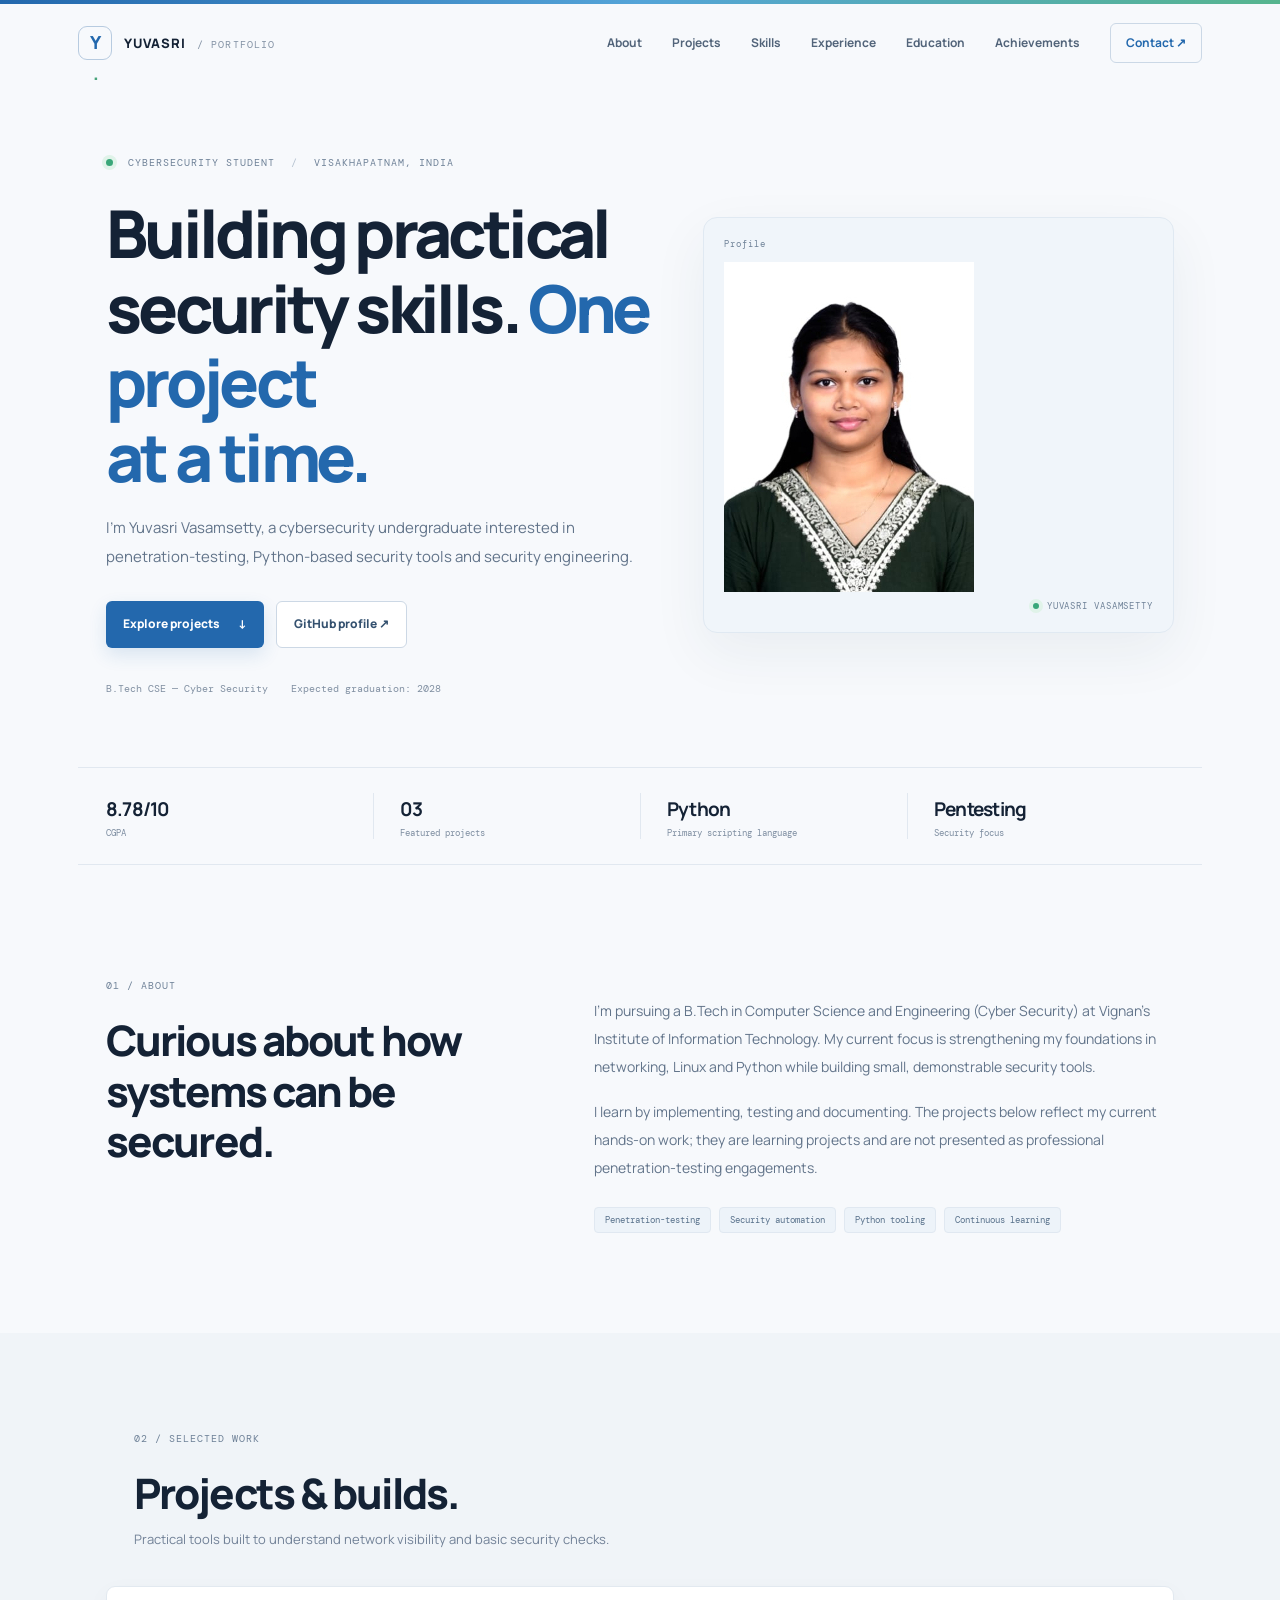
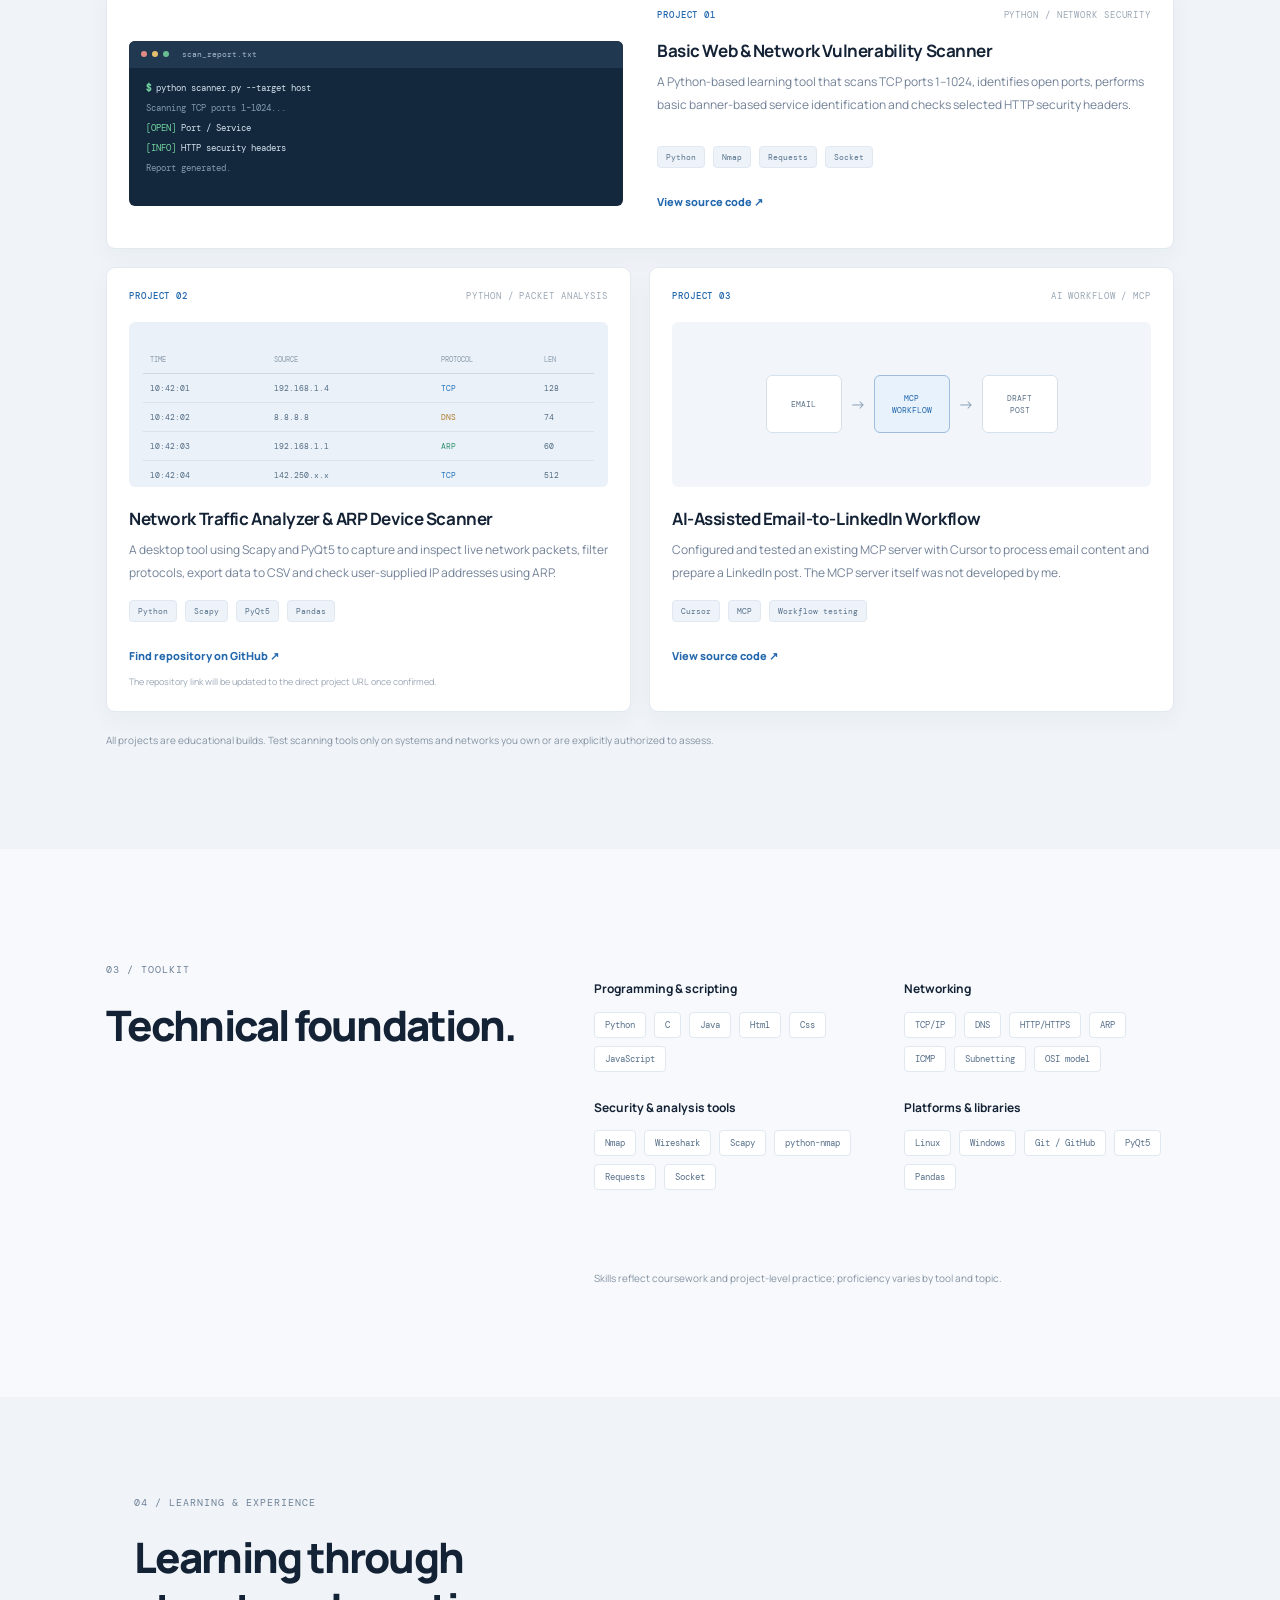
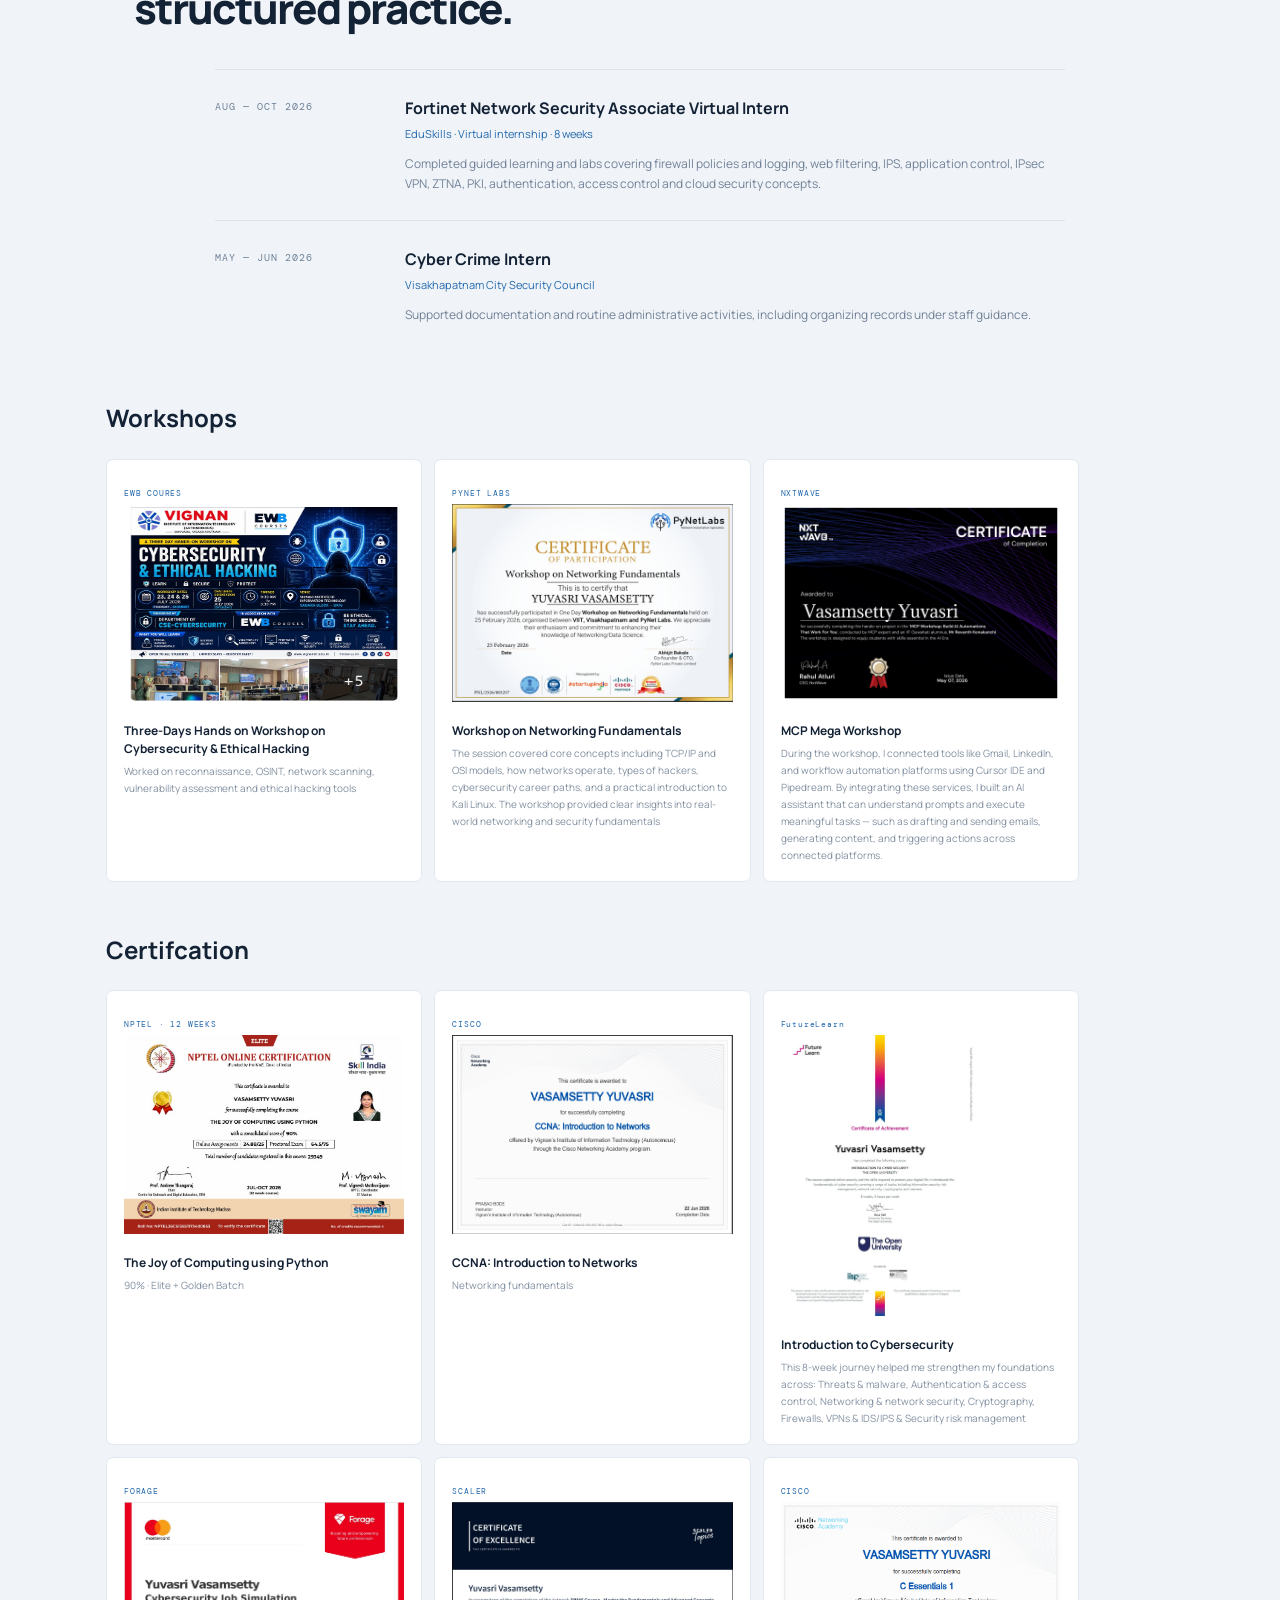
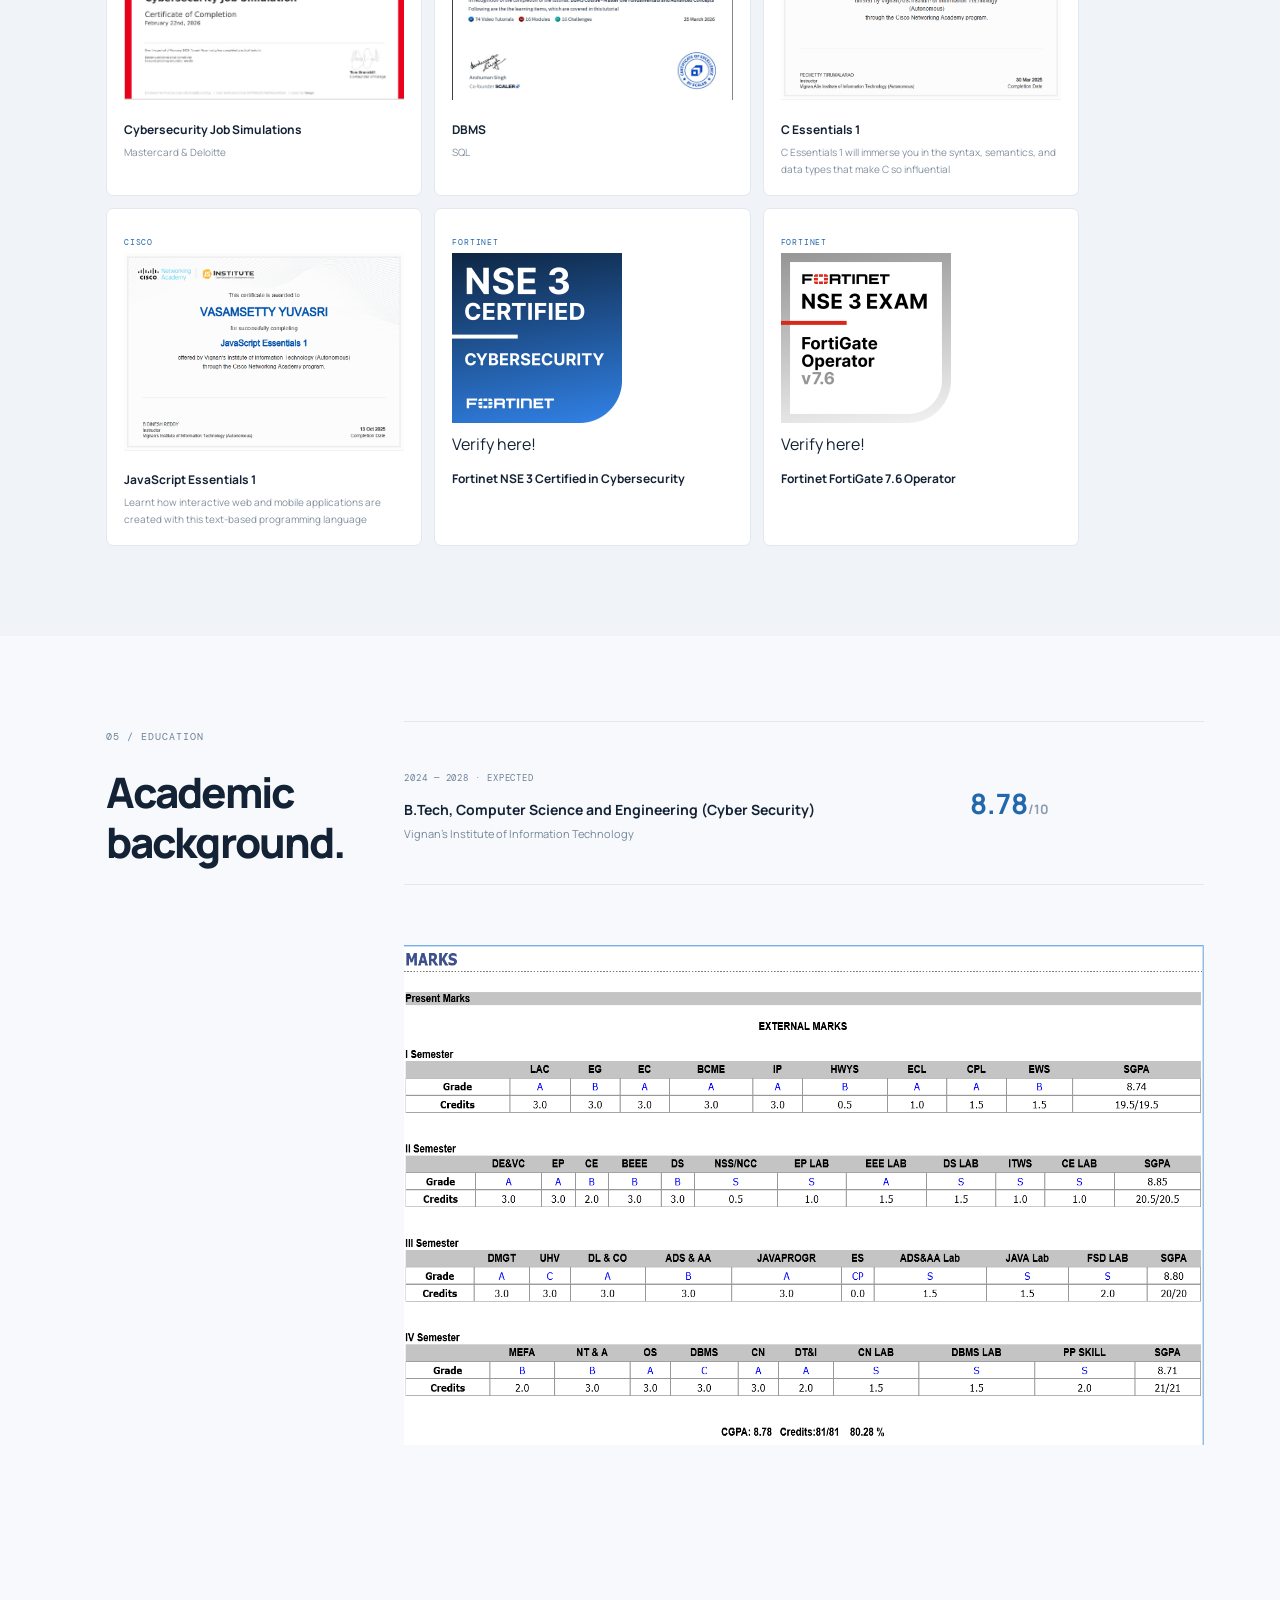
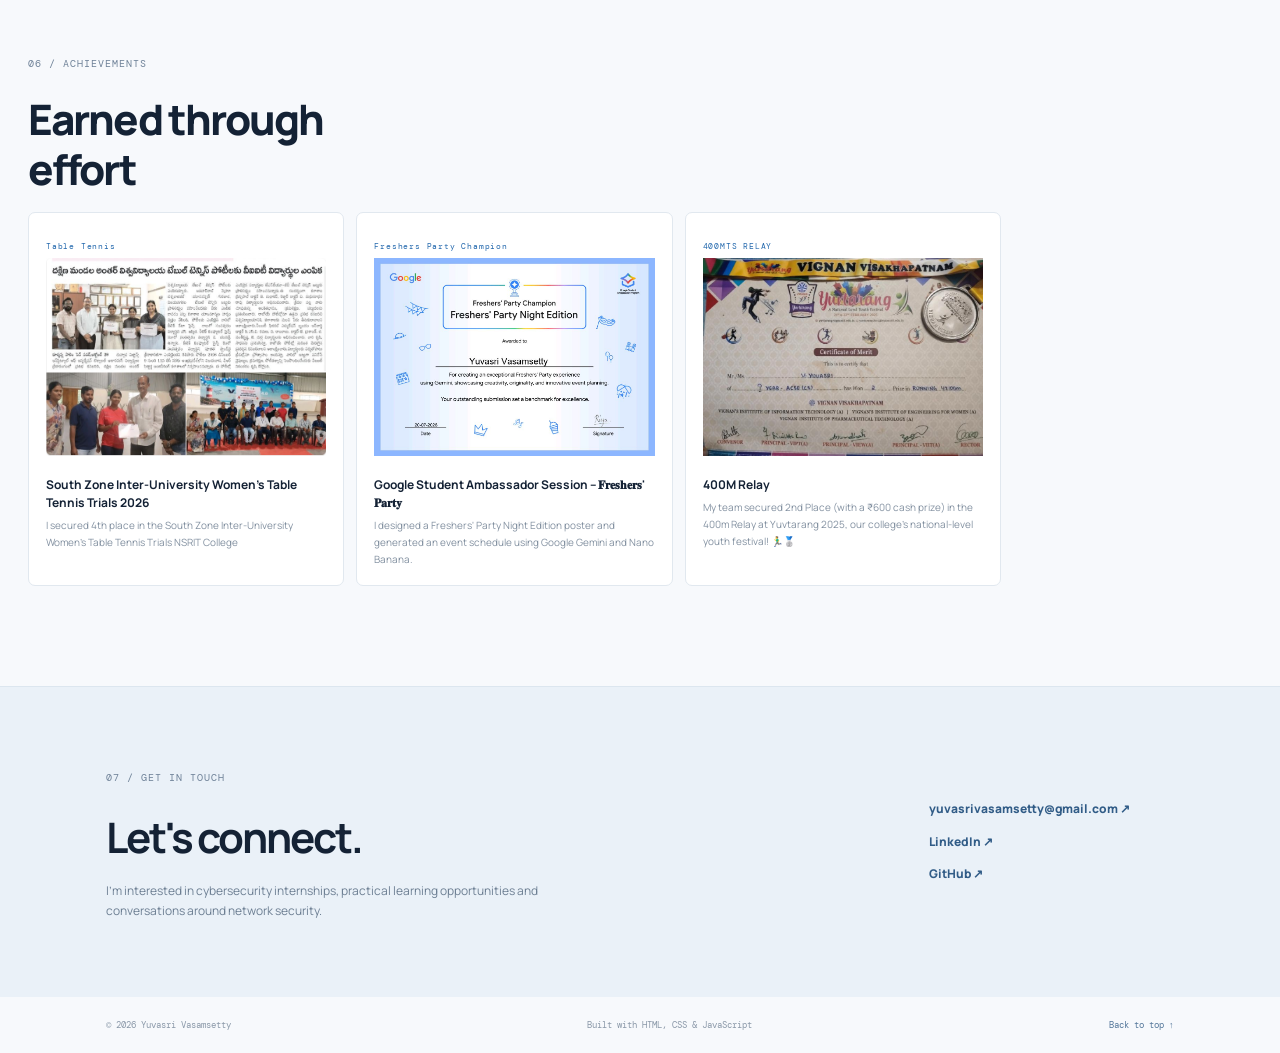
==== index.html @ 403a731f "Organize and update cybersecurty portfolio" ====
<!doctype html>
<html lang="en">
<head>
  <meta charset="utf-8">
  <meta name="viewport" content="width=device-width, initial-scale=1">
  <meta name="description" content="Yuvasri Vasamsetty — Cybersecurity student focused on network security, Python security tools and practical security engineering.">
  <meta name="theme-color" content="#f7f9fc">
  <title>Yuvasri Vasamsetty | Cybersecurity Portfolio</title>
  <link rel="icon" href="assets/ys icon.avif" type="image/avif">
  <link rel="preconnect" href="https://fonts.googleapis.com">
  <link rel="preconnect" href="https://fonts.gstatic.com" crossorigin>
  <link href="https://fonts.googleapis.com/css2?family=DM+Mono:wght@400;500&family=Manrope:wght@400;500;600;700;800&display=swap" rel="stylesheet">
  <link rel="stylesheet" href="styles.css">
</head>
<body>
  <div class="top-line"></div>
  <header class="site-header">
    <a class="brand" href="#home" aria-label="Yuvasri Vasamsetty home"><span class="brand-mark">Y<span>.</span></span><span>YUVASRI<span class="brand-muted"> / PORTFOLIO</span></span></a>
    <button class="menu-toggle" aria-label="Toggle navigation" aria-expanded="false">☰</button>
    <nav class="nav-links" aria-label="Main navigation">
      <a href="#about">About</a><a href="#projects">Projects</a><a href="#skills">Skills</a><a href="#experience">Experience</a><a href="#education">Education</a><a href="#achievements">Achievements</a><a href="#contact" class="nav-cta">Contact ↗</a>
    </nav>
  </header>

  <main>
    <section class="hero section-wrap" id="home">
      <div class="hero-copy">
        <div class="eyebrow"><span class="status-dot"></span> CYBERSECURITY STUDENT <span class="eyebrow-divider">/</span> VISAKHAPATNAM, INDIA</div>
        <h1>Building practical<br>security skills. <span class="headline-accent">One project<br>at a time.</span></h1>
        <p class="hero-lede">I'm Yuvasri Vasamsetty, a cybersecurity undergraduate interested in penetration-testing, Python-based security tools and security engineering.</p>
        <div class="hero-actions">
          <a class="button button-primary" href="#projects">Explore projects <span>↓</span></a>
          <a class="button button-secondary" href="https://github.com/yuvasri07-git" target="_blank" rel="noopener noreferrer">GitHub profile ↗</a>
        </div>
        <div class="hero-meta"><span> B.Tech CSE — Cyber Security</span><span>Expected graduation: 2028</span></div>
      </div>
      <div class="hero-visual" aria-label="Decorative network illustration">
        <div class="visual-label">Profile</div>
        <div class="network-grid">
         <img src="assets/6aae405400d44_download.jpg" />
        </div>
        <div class="visual-caption"><span class="pulse"></span>YUVASRI VASAMSETTY</div>
      </div>
    </section>

    <section class="quick-facts section-wrap" aria-label="Quick facts">
      <div><strong>8.78/10</strong><span>CGPA</span></div>
      <div><strong>03</strong><span>Featured projects</span></div>
      <div><strong>Python</strong><span>Primary scripting language</span></div>
      <div><strong>Pentesting</strong><span>Security focus</span></div>
    </section>

    <section class="content-section section-wrap" id="about">
      <div class="section-heading"><span class="section-index">01 / ABOUT</span><h2>Curious about how<br>systems can be secured.</h2></div>
      <div class="section-body about-body">
        <p>I'm pursuing a B.Tech in Computer Science and Engineering (Cyber Security) at Vignan's Institute of Information Technology. My current focus is strengthening my foundations in networking, Linux and Python while building small, demonstrable security tools.</p>
        <p>I learn by implementing, testing and documenting. The projects below reflect my current hands-on work; they are learning projects and are not presented as professional penetration-testing engagements.</p>
        <div class="about-tags"><span>Penetration-testing</span><span>Security automation</span><span>Python tooling</span><span>Continuous learning</span></div>
      </div>
    </section>

    <section class="content-section projects-section" id="projects">
      <div class="section-wrap">
        <div class="section-heading"><span class="section-index">02 / SELECTED WORK</span><h2>Projects &amp; builds.</h2><p class="heading-note">Practical tools built to understand network visibility and basic security checks.</p></div>
        <div class="project-grid">
          <article class="project-card project-featured">
            <div class="project-topline"><span class="project-number">PROJECT 01</span><span class="project-type">PYTHON / NETWORK SECURITY</span></div>
            <div class="project-illustration scanner-art"><div class="terminal-bar"><i></i><i></i><i></i><span>scan_report.txt</span></div><div class="terminal-content"><p><b>$</b> python scanner.py --target host</p><p class="terminal-dim">Scanning TCP ports 1–1024...</p><p><span class="terminal-green">[OPEN]</span> Port / Service</p><p><span class="terminal-green">[INFO]</span> HTTP security headers</p><p class="terminal-dim">Report generated.</p></div></div>
            <h3>Basic Web &amp; Network Vulnerability Scanner</h3>
            <p class="project-description">A Python-based learning tool that scans TCP ports 1–1024, identifies open ports, performs basic banner-based service identification and checks selected HTTP security headers.</p>
            <div class="tag-list"><span>Python</span><span>Nmap</span><span>Requests</span><span>Socket</span></div>
            <div class="project-actions"><a href="https://github.com/yuvasri07-git/Basic-Web-Network-Vulnerability-Scanner" target="_blank" rel="noopener noreferrer">View source code ↗</a></div>
          </article>

          <article class="project-card">
            <div class="project-topline"><span class="project-number">PROJECT 02</span><span class="project-type">PYTHON / PACKET ANALYSIS</span></div>
            <div class="project-illustration packet-art"><div class="packet-row packet-head"><span>TIME</span><span>SOURCE</span><span>PROTOCOL</span><span>LEN</span></div><div class="packet-row"><span>10:42:01</span><span>192.168.1.4</span><span class="proto">TCP</span><span>128</span></div><div class="packet-row"><span>10:42:02</span><span>8.8.8.8</span><span class="proto dns">DNS</span><span>74</span></div><div class="packet-row"><span>10:42:03</span><span>192.168.1.1</span><span class="proto arp">ARP</span><span>60</span></div><div class="packet-row"><span>10:42:04</span><span>142.250.x.x</span><span class="proto">TCP</span><span>512</span></div></div>
            <h3>Network Traffic Analyzer &amp; ARP Device Scanner</h3>
            <p class="project-description">A desktop tool using Scapy and PyQt5 to capture and inspect live network packets, filter protocols, export data to CSV and check user-supplied IP addresses using ARP.</p>
            <div class="tag-list"><span>Python</span><span>Scapy</span><span>PyQt5</span><span>Pandas</span></div>
            <div class="project-actions"><a href="https://github.com/yuvasri07-git" target="_blank" rel="noopener noreferrer">Find repository on GitHub ↗</a></div>
            <p class="link-note">The repository link will be updated to the direct project URL once confirmed.</p>
          </article>

          <article class="project-card">
            <div class="project-topline"><span class="project-number">PROJECT 03</span><span class="project-type">AI WORKFLOW / MCP</span></div>
            <div class="project-illustration workflow-art"><div class="workflow-node">EMAIL</div><span class="workflow-arrow">→</span><div class="workflow-node workflow-node-blue">MCP<br>WORKFLOW</div><span class="workflow-arrow">→</span><div class="workflow-node">DRAFT<br>POST</div></div>
            <h3>AI-Assisted Email-to-LinkedIn Workflow</h3>
            <p class="project-description">Configured and tested an existing MCP server with Cursor to process email content and prepare a LinkedIn post. The MCP server itself was not developed by me.</p>
            <div class="tag-list"><span>Cursor</span><span>MCP</span><span>Workflow testing</span></div>
            <div class="project-actions"><a href="https://github.com/yuvasri07-git/AI-Workflow-Assistant-using-MCP" target="_blank" rel="noopener noreferrer">View source code ↗</a></div>
          </article>
        </div>
        <p class="section-footnote">All projects are educational builds. Test scanning tools only on systems and networks you own or are explicitly authorized to assess.</p>
      </div>
    </section>

    <section class="content-section section-wrap" id="skills">
      <div class="section-heading"><span class="section-index">03 / TOOLKIT</span><h2>Technical foundation.</h2></div>
      <div class="skills-layout">
        <div class="skill-group"><h3>Programming &amp; scripting</h3><div class="skill-items"><span>Python</span><span>C</span><span>Java</span><span>Html</span><span>Css</span><span>JavaScript</span></div></div>
        <div class="skill-group"><h3>Networking</h3><div class="skill-items"><span>TCP/IP</span><span>DNS</span><span>HTTP/HTTPS</span><span>ARP</span><span>ICMP</span><span>Subnetting</span><span>OSI model</span></div></div>
        <div class="skill-group"><h3>Security &amp; analysis tools</h3><div class="skill-items"><span>Nmap</span><span>Wireshark</span><span>Scapy</span><span>python-nmap</span><span>Requests</span><span>Socket</span></div></div>
        <div class="skill-group"><h3>Platforms &amp; libraries</h3><div class="skill-items"><span>Linux</span><span>Windows</span><span>Git / GitHub</span><span>PyQt5</span><span>Pandas</span></div></div>
      </div>
      <p class="skill-note">Skills reflect coursework and project-level practice; proficiency varies by tool and topic.</p>
    </section>

    <section class="content-section experience-section" id="experience">
      <div class="section-wrap">
        <div class="section-heading"><span class="section-index">04 / LEARNING &amp; EXPERIENCE</span><h2>Learning through<br>structured practice.</h2></div>
        <div class="timeline">
          <article class="timeline-item"><div class="timeline-date">AUG — OCT 2026</div><div><h3>Fortinet Network Security Associate Virtual Intern</h3><p class="timeline-org">EduSkills · Virtual internship · 8 weeks</p><p>Completed guided learning and labs covering firewall policies and logging, web filtering, IPS, application control, IPsec VPN, ZTNA, PKI, authentication, access control and cloud security concepts.</p></div></article>
          <article class="timeline-item"><div class="timeline-date">MAY — JUN 2026</div><div><h3>Cyber Crime Intern</h3><p class="timeline-org">Visakhapatnam City Security Council</p><p>Supported documentation and routine administrative activities, including organizing records under staff guidance.</p></div></article>
        </div>
        <h2>Workshops</h2>
        <div class="ws-grid">
          <div class="ws-card"><span class="ws-label">EWB COURES</span><br><a href="https://lnkd.in/p/g6ThB2Rm" target="_blank" rel="noopener noreferrer"><img src="assets/ewb.png" height="198.33333333333px" width="280.33333333333px"/></a><h3>Three-Days Hands on Workshop on Cybersecurity &amp; Ethical Hacking</h3><p>Worked on reconnaissance, OSINT, network scanning, vulnerability assessment and ethical hacking tools</p></div>
          <div class="ws-card"><span class="ws-label">PYNET LABS</span><br><a href="https://lnkd.in/p/gzfCrfru" target="_blank" rel="noopener noreferrer"><img src="assets/pynets.jpg" height="198.33333333333px" width="280.33333333333px"/></a><h3>Workshop on Networking Fundamentals</h3><p>The session covered core concepts including TCP/IP and OSI models, how networks operate, types of hackers, cybersecurity career paths, and a practical introduction to Kali Linux. The workshop provided clear insights into real-world networking and security fundamentals</p></div>
          <div class="ws-card"><span class="ws-label">NXTWAVE</span><br><a href="https://lnkd.in/p/gJ38TEHC" target="_blank" rel="noopener noreferrer"><img src="assets/MCP.png" height="198.33333333333px" width="280.33333333333px"/></a><h3>MCP Mega Workshop</h3><p>During the workshop, I connected tools like Gmail, LinkedIn, and workflow automation platforms using Cursor IDE and Pipedream. By integrating these services, I built an AI assistant that can understand prompts and execute meaningful tasks — such as drafting and sending emails, generating content, and triggering actions across connected platforms.</p></div>
          
        </div>
        <br><h2>Certifcation</h2>
        <div class="cert-grid">
          <div class="cert-card"><span class="cert-label">NPTEL · 12 WEEKS</span><br><img src="assets/nptel.jpeg" height="198.33333333333px" width="280.33333333333px"><h3>The Joy of Computing using Python</h3><p>90% · Elite + Golden Batch</p></div>
          <div class="cert-card"><span class="cert-label">CISCO</span><br><img src="assets/ccna img.jpeg" height="198.33333333333px" width="280.33333333333px"/><h3>CCNA: Introduction to Networks</h3><p>Networking fundamentals</p></div>
          <div class="cert-card"><span class="cert-label">FutureLearn </span><br><img src="assets/future learn.jpg" height="280.33333333333px" width="198.33333333333px"/><h3>Introduction to Cybersecurity</h3><p>This 8-week journey helped me strengthen my foundations across: Threats & malware, Authentication & access control, Networking & network security, Cryptography, Firewalls, VPNs & IDS/IPS &amp; Security risk management</p></div>
          <br><div class="cert-card"><span class="cert-label">FORAGE</span><br><img src="assets/forage.jpg" height="198.33333333333px" width="280.33333333333px"/><h3>Cybersecurity Job Simulations</h3><p>Mastercard &amp; Deloitte</p></div>
          <div class="cert-card"><span class="cert-label">SCALER</span><br><img src="assets/dbms.jpg" height="198.33333333333px" width="280.33333333333px"/><h3>DBMS</h3><p>SQL</p></div>
          <div class="cert-card"><span class="cert-label">CISCO</span><br><img src="assets/c.png" height="198.33333333333px" width="280.33333333333px"/><h3>C Essentials 1</h3><p>C Essentials 1 will immerse you in the syntax, semantics, and data types that make C so influential</p></div>
          <br><div class="cert-card"><span class="cert-label">CISCO</span><br><img src="assets/js.png" height="198.33333333333px" width="280.33333333333px"/><h3>JavaScript Essentials 1</h3><p>Learnt how interactive web and mobile applications are created with this text-based programming language</p></div>
          <div class="cert-card"><span class="cert-label">FORTINET</span><br><img src="assets/nse 3 cs.png" height="170px" width="170px"/><br><a href="https://www.credly.com/badges/d313bf86-6b29-4b22-84ad-84ee9a3975b1/linked_in?t=tmda52" target="_blank" rel="noopener noreferrer">Verify here!</a><h3>Fortinet NSE 3 Certified in Cybersecurity</h3><p></p></div>
          <div class="cert-card"><span class="cert-label">FORTINET</span><br><img src="assets/foetigate.png" height="170px" width="170px"/><br><a href="https://www.credly.com/badges/3b1b788c-64a9-4cb5-adcc-84c2730d736e/linked_in?t=tmd9qc" target="_blank" rel="noopener noreferrer">Verify here!</a><h3>Fortinet FortiGate 7.6 Operator</h3><p></p></div>
        </div>
      </div>
    </section>

    <section class="education-section section-wrap" id="education">
      <div class="section-heading"><span class="section-index">05 / EDUCATION</span><h2>Academic background.</h2></div>
      <div class="education-card"><div><span class="education-date">2024 — 2028 · EXPECTED</span><h3>B.Tech, Computer Science and Engineering (Cyber Security)</h3><p>Vignan's Institute of Information Technology</p></div><strong>8.78<span>/10</span></strong><br>
    </div>
    <br><a href="assets/amarks.png" target="_blank" rel="noopener noreferrer"><img src="assets/amarks.png" height="500px" width="800px" alt="marks list"></a>
    </section>

    <section class="content-section achievements-section" id="achievements">
      <div class="section-wrap">
        <div class="section-heading"><span class="section-index">06 / ACHIEVEMENTS</span><h2>Earned through<br>effort</h2></div>
        <div class="ws-grid">
          <div class="ws-card"><span class="ws-label">Table Tennis</span><br><a href="https://drive.google.com/drive/folders/1V93wRDXgUmzy1sg-ocWYlFJqLZlb6MPD?usp=drive_link" target="_blank" rel="noopener noreferrer"><img src="assets/tt.png" height="198.33333333333px" width="280.33333333333px"/></a><h3>South Zone Inter-University Women’s Table Tennis Trials 2026</h3><p>I secured 4th place in the South Zone Inter-University Women’s Table Tennis Trials NSRIT College</p></div>
          <div class="ws-card"><span class="ws-label">Freshers Party Champion</span><br><a href="https://lnkd.in/p/gb4wn_ae" target="_blank" rel="noopener noreferrer"><img src="assets/nanobanana.jpg" height="198.33333333333px" width="280.33333333333px"/></a><h3>Google Student Ambassador Session – 𝐅𝐫𝐞𝐬𝐡𝐞𝐫𝐬' 𝐏𝐚𝐫𝐭𝐲</h3><p> I designed a Freshers' Party Night Edition poster and generated an event schedule using Google Gemini and Nano Banana.</p></div>
          <div class="ws-card"><span class="ws-label">400MTS RELAY</span><br><a href="assets/400mts.jpg" target="_blank" rel="noopener noreferrer"><img src="assets/400mts.jpg" height="198.33333333333px" width="280.33333333333px"/></a><h3>400M Relay</h3><p>My team secured 2nd Place (with a ₹600 cash prize) in the 400m Relay at Yuvtarang 2025, our college's national-level youth festival! 🏃‍♂️🥈</p></div>
        </div>
        
      </div>
    </section>

    <section class="contact-section" id="contact">
      <div class="section-wrap contact-inner">
        <div><span class="section-index">07 / GET IN TOUCH</span><h2>Let's connect.</h2><p>I'm interested in cybersecurity internships, practical learning opportunities and conversations around network security.</p></div>
        <div class="contact-links"><a href="mailto:yuvasrivasamsetty@gmail.com">yuvasrivasamsetty@gmail.com ↗</a><a href="https://www.linkedin.com/in/yuvasri-vasamsetty-cscys1321" target="_blank" rel="noopener noreferrer">LinkedIn ↗</a><a href="https://github.com/yuvasri07-git" target="_blank" rel="noreferrer">GitHub ↗</a></div>
      </div>
    </section>
  </main>
  <footer class="site-footer"><span>© <span id="year"></span> Yuvasri Vasamsetty</span><span>Built with HTML, CSS &amp; JavaScript</span><a href="#home">Back to top ↑</a></footer>
  <script src="script.js"></script>
</body>
</html>
---- styles.css ----
:root {
    --ink: #142235;
    --muted: #65758a;
    --blue: #2368ad;
    --blue-dark: #174d85;
    --line: #e1e8f0;
    --paper: #f7f9fc;
    --white: #fff;
    --pale: #edf4fb;
    --green: #26956b;
    --mono: "DM Mono", monospace;
    --sans: "Manrope", sans-serif
}

* {
    box-sizing: border-box
}

html {
    scroll-behavior: smooth;
    scroll-padding-top: 90px
}

body {
    margin: 0;
    background: var(--paper);
    color: var(--ink);
    font-family: var(--sans);
    line-height: 1.7
}

.top-line {
    height: 4px;
    background: linear-gradient(90deg, #2368ad, #54a4d8, #56b58e)
}

a {
    color: inherit;
    text-decoration: none
}

.site-header {
    height: 78px;
    max-width: 1180px;
    padding: 0 28px;
    margin: auto;
    display: flex;
    align-items: center;
    justify-content: space-between
}

.brand {
    display: flex;
    align-items: center;
    gap: 12px;
    font-weight: 800;
    font-size: 13px;
    letter-spacing: .08em
}

.brand-mark {
    display: grid;
    place-items: center;
    width: 34px;
    height: 34px;
    border: 1px solid #b7cbe0;
    border-radius: 9px;
    color: var(--blue);
    font-size: 18px;
    letter-spacing: -.08em
}

.brand-mark span {
    color: #48a47b
}

.brand-muted {
    font: 10px var(--mono);
    color: #8493a5;
    margin-left: 4px
}

.nav-links {
    display: flex;
    align-items: center;
    gap: 30px;
    font-size: 12px;
    font-weight: 700;
    color: #52647a
}

.nav-links a:hover,
.contact-links a:hover {
    color: var(--blue)
}

.nav-links .nav-cta {
    padding: 9px 15px;
    border: 1px solid #cbd8e6;
    border-radius: 6px;
    color: var(--blue)
}

.menu-toggle {
    display: none;
    border: 0;
    background: none;
    font-size: 22px;
    color: var(--ink)
}

.section-wrap {
    max-width: 1124px;
    margin: 0 auto;
    padding-left: 28px;
    padding-right: 28px
}

.hero {
    min-height: 560px;
    padding-top: 74px;
    padding-bottom: 72px;
    display: grid;
    grid-template-columns: 1.08fr .92fr;
    align-items: center;
    gap: 45px
}

.eyebrow,
.section-index,
.visual-label,
.visual-caption,
.project-topline,
.cert-label,
.ws-label,
.timeline-date,
.education-date {
    font: 10px var(--mono);
    letter-spacing: .1em;
    color: #6f8298
}

.status-dot,
.pulse {
    display: inline-block;
    width: 7px;
    height: 7px;
    background: #39a779;
    border-radius: 50%;
    margin-right: 8px;
    box-shadow: 0 0 0 4px #e0f3e9
}

.eyebrow-divider {
    margin: 0 9px;
    color: #b4c1cf
}

.hero h1 {
    font-size: clamp(42px, 5.3vw, 66px);
    line-height: 1.13;
    letter-spacing: -.055em;
    margin: 27px 0 20px;
    font-weight: 800
}

.headline-accent {
    color: var(--blue)
}

.hero-lede {
    max-width: 530px;
    color: #62748a;
    font-size: 15px;
    line-height: 1.9
}

.hero-actions {
    display: flex;
    gap: 12px;
    margin-top: 30px
}

.button {
    display: inline-flex;
    align-items: center;
    gap: 18px;
    padding: 12px 17px;
    border-radius: 6px;
    font-size: 12px;
    font-weight: 800;
    transition: .2s
}

.button-primary {
    background: var(--blue);
    color: #fff;
    box-shadow: 0 7px 18px #2368ad24
}

.button-primary:hover {
    background: var(--blue-dark);
    transform: translateY(-2px)
}

.button-secondary {
    border: 1px solid #ccd8e5;
    background: #fff;
    color: #34516f
}

.button-secondary:hover {
    border-color: var(--blue)
}

.hero-meta {
    display: flex;
    gap: 23px;
    margin-top: 34px;
    color: #8190a2;
    font: 10px var(--mono)
}

.hero-visual {
    position: relative;
    background: #f0f5fa;
    border: 1px solid #e0e9f2;
    border-radius: 14px;
    padding: 20px;
    box-shadow: 0 20px 55px #263c5710
}

.visual-label {
    font-size: 9px
}

.network-grid {
    margin-top: 12px
}

.network-grid svg {
    width: 100%;
    display: block
}

.visual-caption {
    font-size: 9px;
    text-align: right
}

.pulse {
    width: 6px;
    height: 6px
}

.quick-facts {
    display: grid;
    grid-template-columns: repeat(4, 1fr);
    border-top: 1px solid var(--line);
    border-bottom: 1px solid var(--line);
    padding-top: 25px;
    padding-bottom: 25px
}

.quick-facts div {
    padding-left: 26px;
    border-left: 1px solid var(--line);
    display: flex;
    flex-direction: column;
    gap: 2px
}

.quick-facts div:first-child {
    border: 0;
    padding-left: 0
}

.quick-facts strong {
    font-size: 19px;
    letter-spacing: -.04em
}

.quick-facts span {
    font: 9px var(--mono);
    color: #7d8da0
}

.content-section {
    padding-top: 105px;
    padding-bottom: 100px;
    display: grid;
    grid-template-columns: .85fr 1.15fr;
    gap: 60px
}

.section-heading h2 {
    font-size: clamp(29px, 3.5vw, 42px);
    line-height: 1.2;
    letter-spacing: -.045em;
    margin: 18px 0;
    font-weight: 800
}

.section-body {
    padding-top: 27px
}

.about-body p {
    color: #62748a;
    font-size: 14px;
    line-height: 2;
    margin: 0 0 17px
}

.about-tags,
.tag-list,
.skill-items {
    display: flex;
    flex-wrap: wrap;
    gap: 8px
}

.about-tags {
    margin-top: 25px
}

.about-tags span,
.tag-list span,
.skill-items span {
    background: #edf3f9;
    border: 1px solid #e0e8f1;
    color: #58718b;
    padding: 6px 10px;
    border-radius: 4px;
    font: 9px var(--mono)
}

.projects-section,
.experience-section {
    display: block;
    background: #f0f4f8;
    padding-top: 90px;
    padding-bottom: 90px
}

.projects-section .section-heading,
.experience-section .section-heading {
    max-width: 1124px;
    margin: 0 auto 36px;
    padding: 0 28px
}

.projects-section .section-heading h2,
.experience-section .section-heading h2 {
    margin-bottom: 9px
}

.heading-note {
    color: #718197;
    font-size: 13px;
    margin: 0
}

.project-grid {
    display: grid;
    grid-template-columns: repeat(2, 1fr);
    gap: 18px
}

.project-card {
    background: #fff;
    border: 1px solid #e2e9f0;
    border-radius: 9px;
    padding: 22px;
    box-shadow: 0 8px 25px #1d36500a
}

.project-featured {
    grid-column: span 2;
    display: grid;
    grid-template-columns: 1fr 1fr;
    column-gap: 34px;
    align-items: start
}

.project-featured .project-topline,
.project-featured h3,
.project-featured .project-description,
.project-featured .tag-list,
.project-featured .project-actions {
    grid-column: 2
}

.project-featured .project-illustration {
    grid-column: 1;
    grid-row: 2 / span 5
}

.project-topline {
    display: flex;
    justify-content: space-between;
    gap: 10px;
    font-size: 9px
}

.project-number {
    color: var(--blue);
    font-weight: 500
}

.project-type {
    color: #9aa7b5;
    text-align: right
}

.project-illustration {
    height: 165px;
    border-radius: 6px;
    margin: 20px 0;
    background: #f2f6fa;
    overflow: hidden;
    display: flex;
    align-items: center;
    justify-content: center
}

.scanner-art {
    display: block;
    background: #14283d;
    padding: 0 15px
}

.terminal-bar {
    height: 27px;
    margin: 0 -15px;
    padding: 0 12px;
    display: flex;
    align-items: center;
    gap: 5px;
    background: #203950;
    color: #a9bdcf;
    font: 8px var(--mono)
}

.terminal-bar i {
    width: 6px;
    height: 6px;
    border-radius: 50%;
    background: #e18b83
}

.terminal-bar i:nth-child(2) {
    background: #e5bd6c
}

.terminal-bar i:nth-child(3) {
    background: #68bd91
}

.terminal-bar span {
    margin-left: 8px
}

.terminal-content {
    font: 9px/1.9 var(--mono);
    color: #d3e2ee;
    padding: 9px 2px
}

.terminal-content p {
    margin: 3px 0
}

.terminal-content b,
.terminal-green {
    color: #72d6a1
}

.terminal-dim {
    color: #829bb0
}

.packet-art {
    display: block;
    padding: 24px 14px;
    background: #eaf1f8
}

.packet-row {
    display: grid;
    grid-template-columns: 1.1fr 1.5fr .9fr .4fr;
    gap: 5px;
    padding: 9px 7px;
    border-bottom: 1px solid #d9e3ed;
    color: #536b83;
    font: 8px var(--mono)
}

.packet-head {
    font-size: 7px;
    color: #8b9bad;
    border-bottom: 1px solid #cbd8e5
}

.proto {
    color: #2675bd
}

.proto.dns {
    color: #b17b2c
}

.proto.arp {
    color: #31916d
}

.workflow-art {
    gap: 8px;
    padding: 15px
}

.workflow-node {
    display: grid;
    place-items: center;
    width: 76px;
    height: 58px;
    background: #fff;
    border: 1px solid #d5e1ec;
    border-radius: 6px;
    color: #60758a;
    text-align: center;
    font: 8px/1.5 var(--mono)
}

.workflow-node-blue {
    background: #e8f2fc;
    border-color: #9dbbda;
    color: #2368ad
}

.workflow-arrow {
    color: #8ba1b8
}

.project-card h3 {
    font-size: 17px;
    line-height: 1.4;
    letter-spacing: -.025em;
    margin: 18px 0 9px
}

.project-description {
    font-size: 12px;
    color: #718197;
    line-height: 1.85;
    margin: 0 0 16px
}

.tag-list {
    margin-top: 14px
}

.tag-list span {
    font-size: 8px;
    padding: 5px 8px
}

.project-actions {
    margin-top: 19px
}

.project-actions a {
    font-size: 11px;
    font-weight: 800;
    color: var(--blue)
}

.project-actions a:hover {
    text-decoration: underline
}

.link-note {
    font-size: 9px;
    color: #9aa6b4;
    margin: 6px 0 0
}

.section-footnote,
.skill-note {
    font-size: 10px;
    color: #8492a2;
    margin-top: 20px
}

.skills-layout {
    display: grid;
    grid-template-columns: 1fr 1fr;
    gap: 26px 40px;
    padding-top: 25px
}

.skill-group h3 {
    font-size: 12px;
    margin: 0 0 12px
}

.skill-items span {
    font-size: 9px;
    background: #fff
}

.skill-note {
    grid-column: 2
}

.timeline {
    max-width: 850px;
    margin: 0 auto 48px
}

.timeline-item {
    display: grid;
    grid-template-columns: 160px 1fr;
    gap: 30px;
    padding: 25px 0;
    border-top: 1px solid #dbe3eb
}

.timeline-date {
    padding-top: 5px
}

.timeline-item h3 {
    font-size: 16px;
    margin: 0 0 3px
}

.timeline-org {
    font-size: 11px;
    color: var(--blue);
    margin: 0 0 10px
}

.timeline-item p:last-child {
    font-size: 12px;
    color: #718197;
    margin: 0;
    max-width: 650px
}

.cert-grid {
    display: grid;
    grid-template-columns: repeat(4, 1fr);
    gap: 12px
}
.ws-grid{
    display: grid;
    grid-template-columns: repeat(4, 1fr);
    gap: 12px
}

.cert-card {
    background: #fff;
    border: 1px solid #e1e8ef;
    border-radius: 7px;
    padding: 17px
}

.ws-card{
    background: #fff;
    border: 1px solid #e1e8ef;
    border-radius: 7px;
    padding: 17px
}
.cert-label {
    font-size: 8px;
    color: var(--blue)
}
.ws-label{
    font-size: 8px;
    color: var(--blue)
}
.cert-card h3 {
    font-size: 12px;
    line-height: 1.5;
    margin: 12px 0 5px
}
.ws-card h3{
    font-size: 12px;
    line-height: 1.5;
    margin: 12px 0 5px
}
.cert-card p {
    font-size: 10px;
    color: #8290a0;
    margin: 0
}
.ws-card p{
    font-size: 10px;
    color: #8290a0;
    margin: 0
}
.education-section {
    padding-top: 85px;
    padding-bottom: 90px;
    display: grid;
    grid-template-columns: .85fr 1.15fr;
    gap: 60px
}

.education-card {
    display: flex;
    align-items: center;
    justify-content: space-between;
    gap: 20px;
    border-top: 1px solid var(--line);
    border-bottom: 1px solid var(--line);
    padding: 24px 0
}

.education-date {
    font-size: 9px
}

.education-card h3 {
    font-size: 14px;
    margin: 8px 0 4px
}

.education-card p {
    font-size: 11px;
    color: #75869a;
    margin: 0
}

.education-card>strong {
    font-size: 28px;
    color: var(--blue);
    white-space: nowrap
}

.education-card>strong span {
    font-size: 13px;
    color: #8a9bad
}

.contact-section {
    background: #eaf1f8;
    border-top: 1px solid #dce6ef;
    padding: 75px 0
}

.contact-inner {
    display: flex;
    justify-content: space-between;
    align-items: center;
    gap: 40px
}

.contact-inner h2 {
    font-size: 42px;
    letter-spacing: -.05em;
    margin: 13px 0 7px
}

.contact-inner p {
    font-size: 12px;
    color: #6d7f93;
    max-width: 440px;
    margin: 0
}

.contact-links {
    display: flex;
    flex-direction: column;
    gap: 12px;
    min-width: 245px
}

.contact-links a {
    font-size: 12px;
    font-weight: 800;
    color: #315c87
}

.site-footer {
    max-width: 1124px;
    margin: auto;
    padding: 22px 28px;
    display: flex;
    justify-content: space-between;
    gap: 15px;
    color: #8a98a8;
    font: 9px var(--mono)
}

.site-footer a {
    color: #54779a
}

@media(max-width:760px) {
    .site-header {
        height: 68px
    }

    .menu-toggle {
        display: block
    }

    .nav-links {
        display: none;
        position: absolute;
        top: 68px;
        left: 0;
        right: 0;
        background: #fff;
        border-bottom: 1px solid var(--line);
        padding: 18px 28px;
        z-index: 5;
        flex-direction: column;
        align-items: flex-start;
        gap: 18px
    }

    .nav-links.open {
        display: flex
    }

    .hero {
        grid-template-columns: 1fr;
        padding-top: 55px;
        gap: 35px
    }

    .hero-visual {
        max-width: 500px
    }

    .quick-facts {
        grid-template-columns: repeat(2, 1fr);
        gap: 20px
    }

    .quick-facts div:nth-child(3) {
        border: 0;
        padding-left: 0
    }

    .content-section,
    .education-section {
        grid-template-columns: 1fr;
        gap: 18px;
        padding-top: 70px;
        padding-bottom: 70px
    }

    .section-body {
        padding-top: 0
    }

    .project-grid {
        grid-template-columns: 1fr
    }

    .project-featured {
        grid-column: auto;
        display: block
    }

    .project-featured .project-topline,
    .project-featured h3,
    .project-featured .project-description,
    .project-featured .tag-list,
    .project-featured .project-actions,
    .project-featured .project-illustration {
        grid-column: auto;
        grid-row: auto
    }

    .cert-grid {
        grid-template-columns: repeat(2, 1fr)
    }
    .ws-grid{
        grid-template-columns: repeat(2, 1fr)
    }
    .skills-layout {
        padding-top: 10px
    }

    .skill-note {
        grid-column: auto
    }

    .contact-inner {
        align-items: flex-start;
        flex-direction: column
    }

    .contact-links {
        min-width: 0
    }

    .site-footer {
        flex-wrap: wrap
    }

    .hero-meta {
        flex-direction: column;
        gap: 7px
    }
}

@media(max-width:430px) {
    .section-wrap {
        padding-left: 20px;
        padding-right: 20px
    }

    .site-header {
        padding: 0 20px
    }

    .hero h1 {
        font-size: 42px
    }

    .hero-actions {
        flex-wrap: wrap
    }

    .eyebrow {
        font-size: 8px
    }

    .quick-facts div {
        padding-left: 15px
    }

    .project-card {
        padding: 17px
    }

    .cert-grid {
        grid-template-columns: 1fr 1fr
    }
    .ws-grid{
        grid-template-columns: 1fr 1fr
    }
    .timeline-item {
        grid-template-columns: 1fr;
        gap: 8px
    }

    .projects-section .section-heading,
    .experience-section .section-heading {
        padding: 0 20px
    }

    .site-footer {
        padding: 20px
    }
}
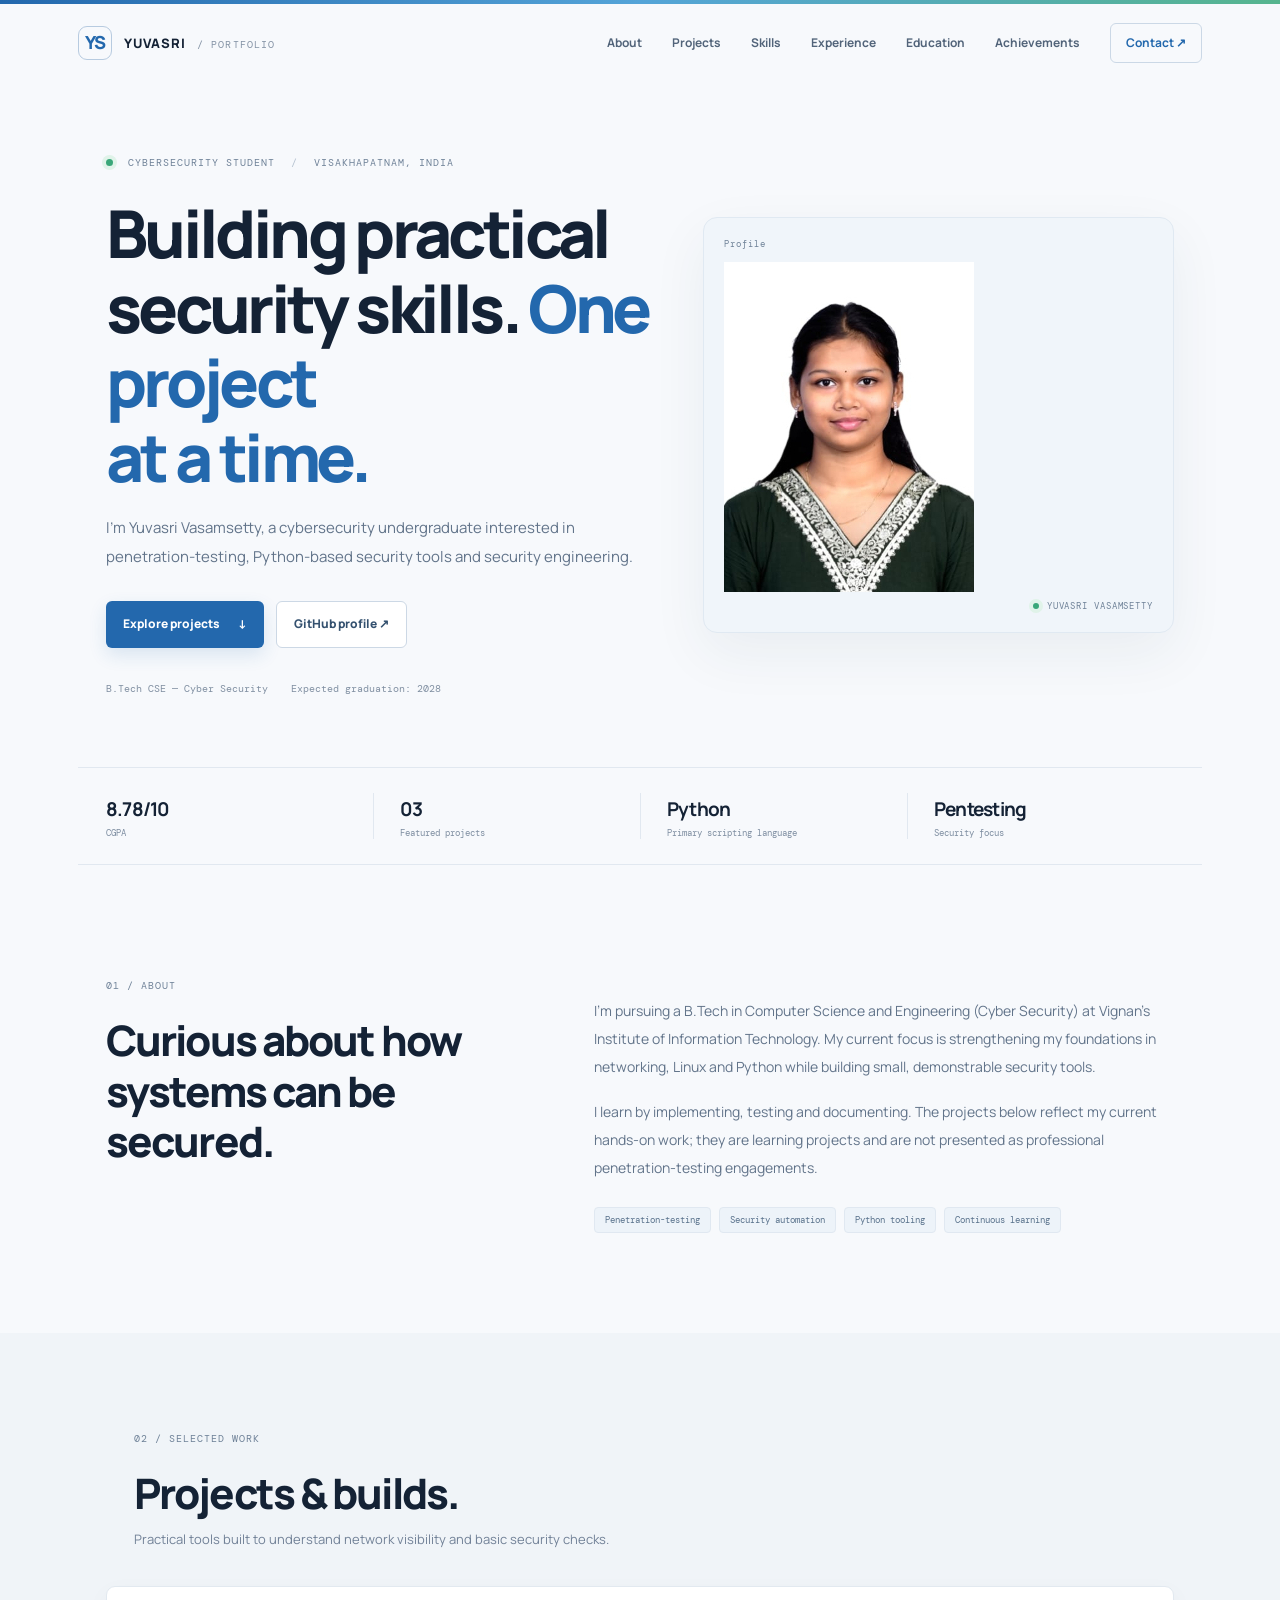
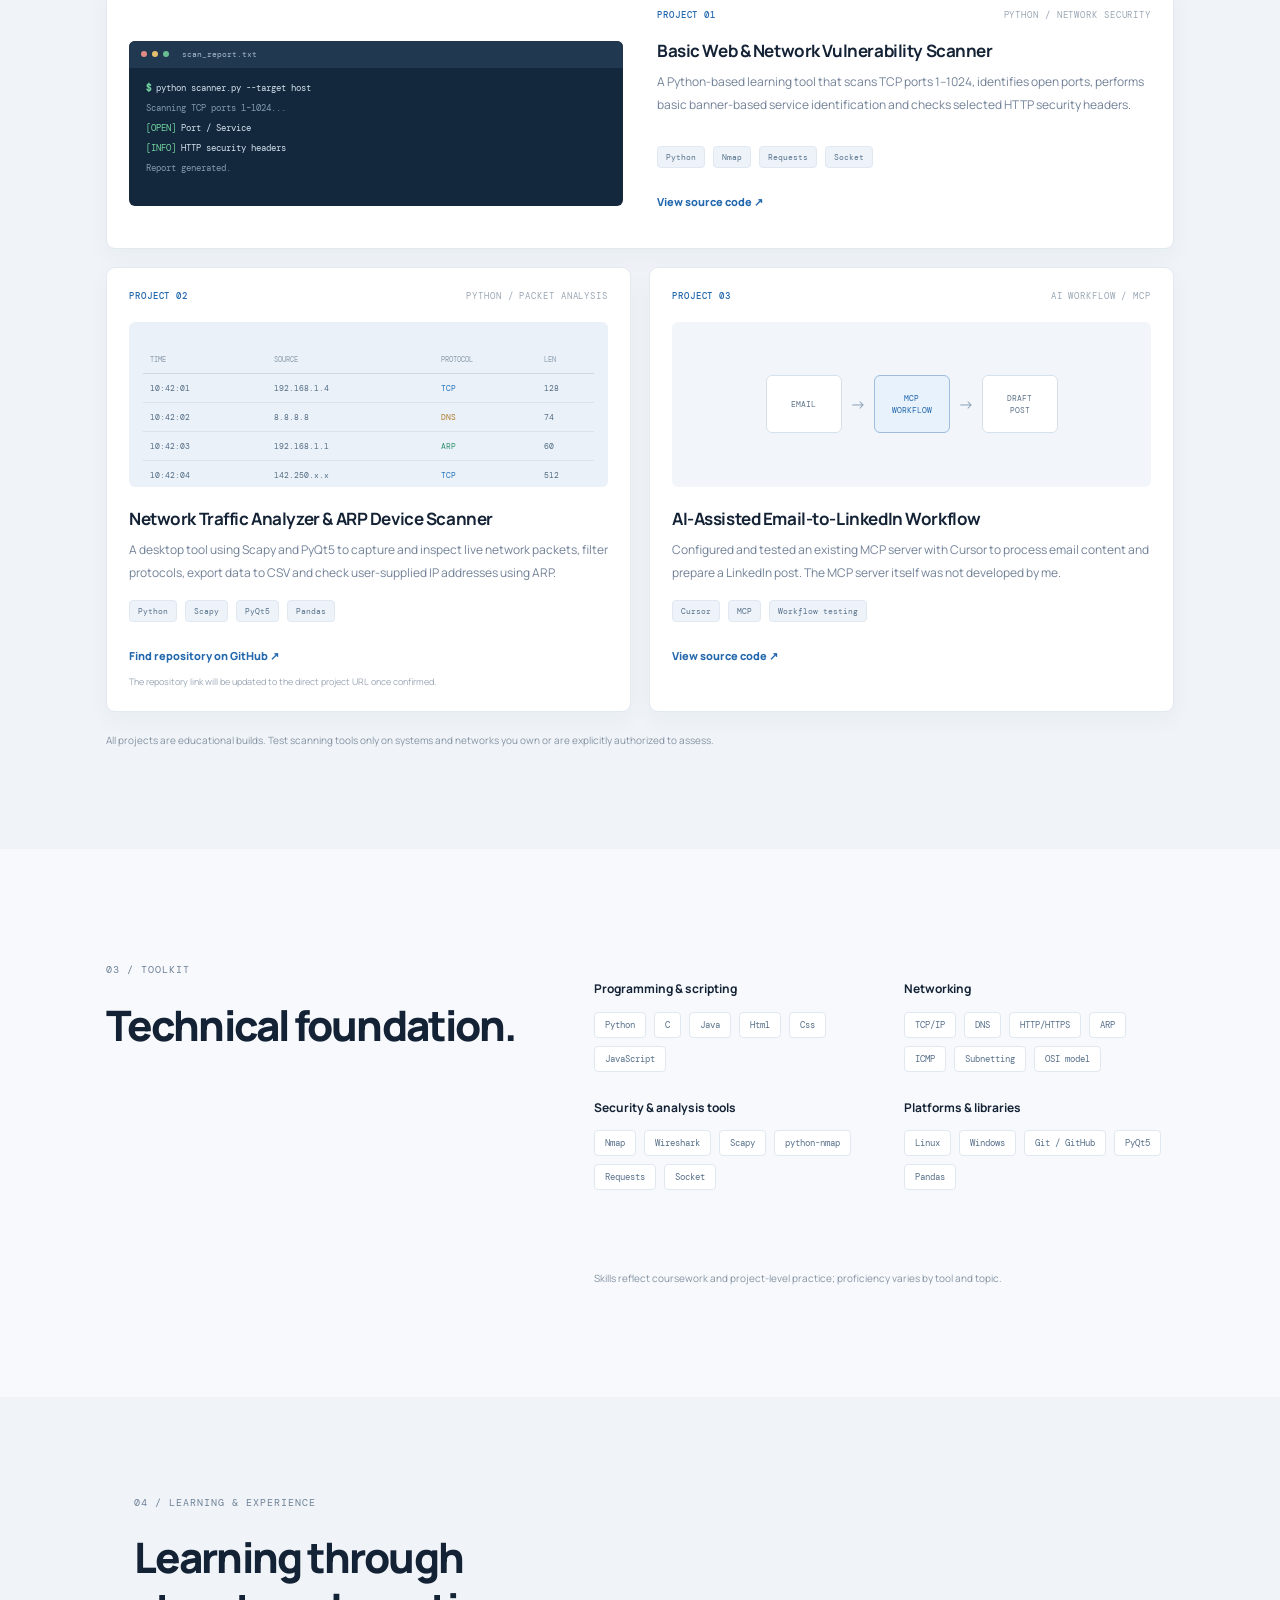
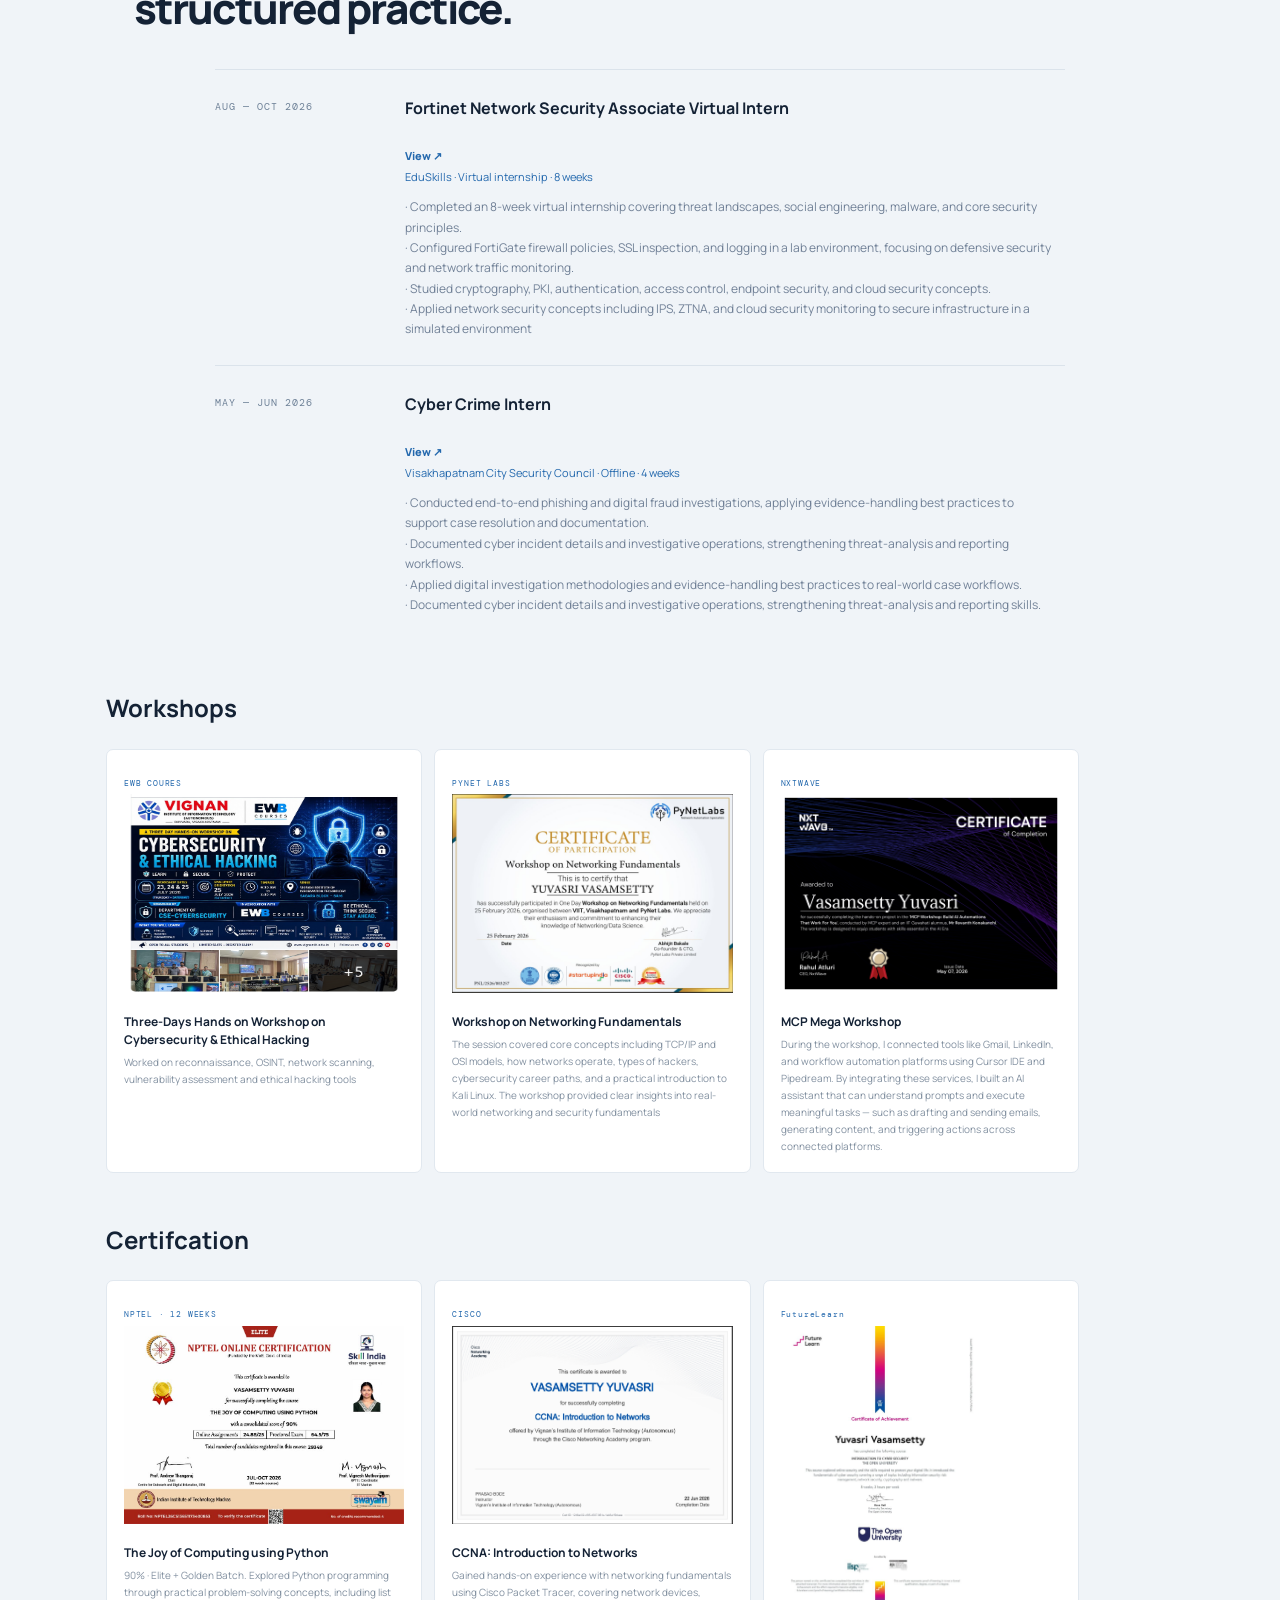
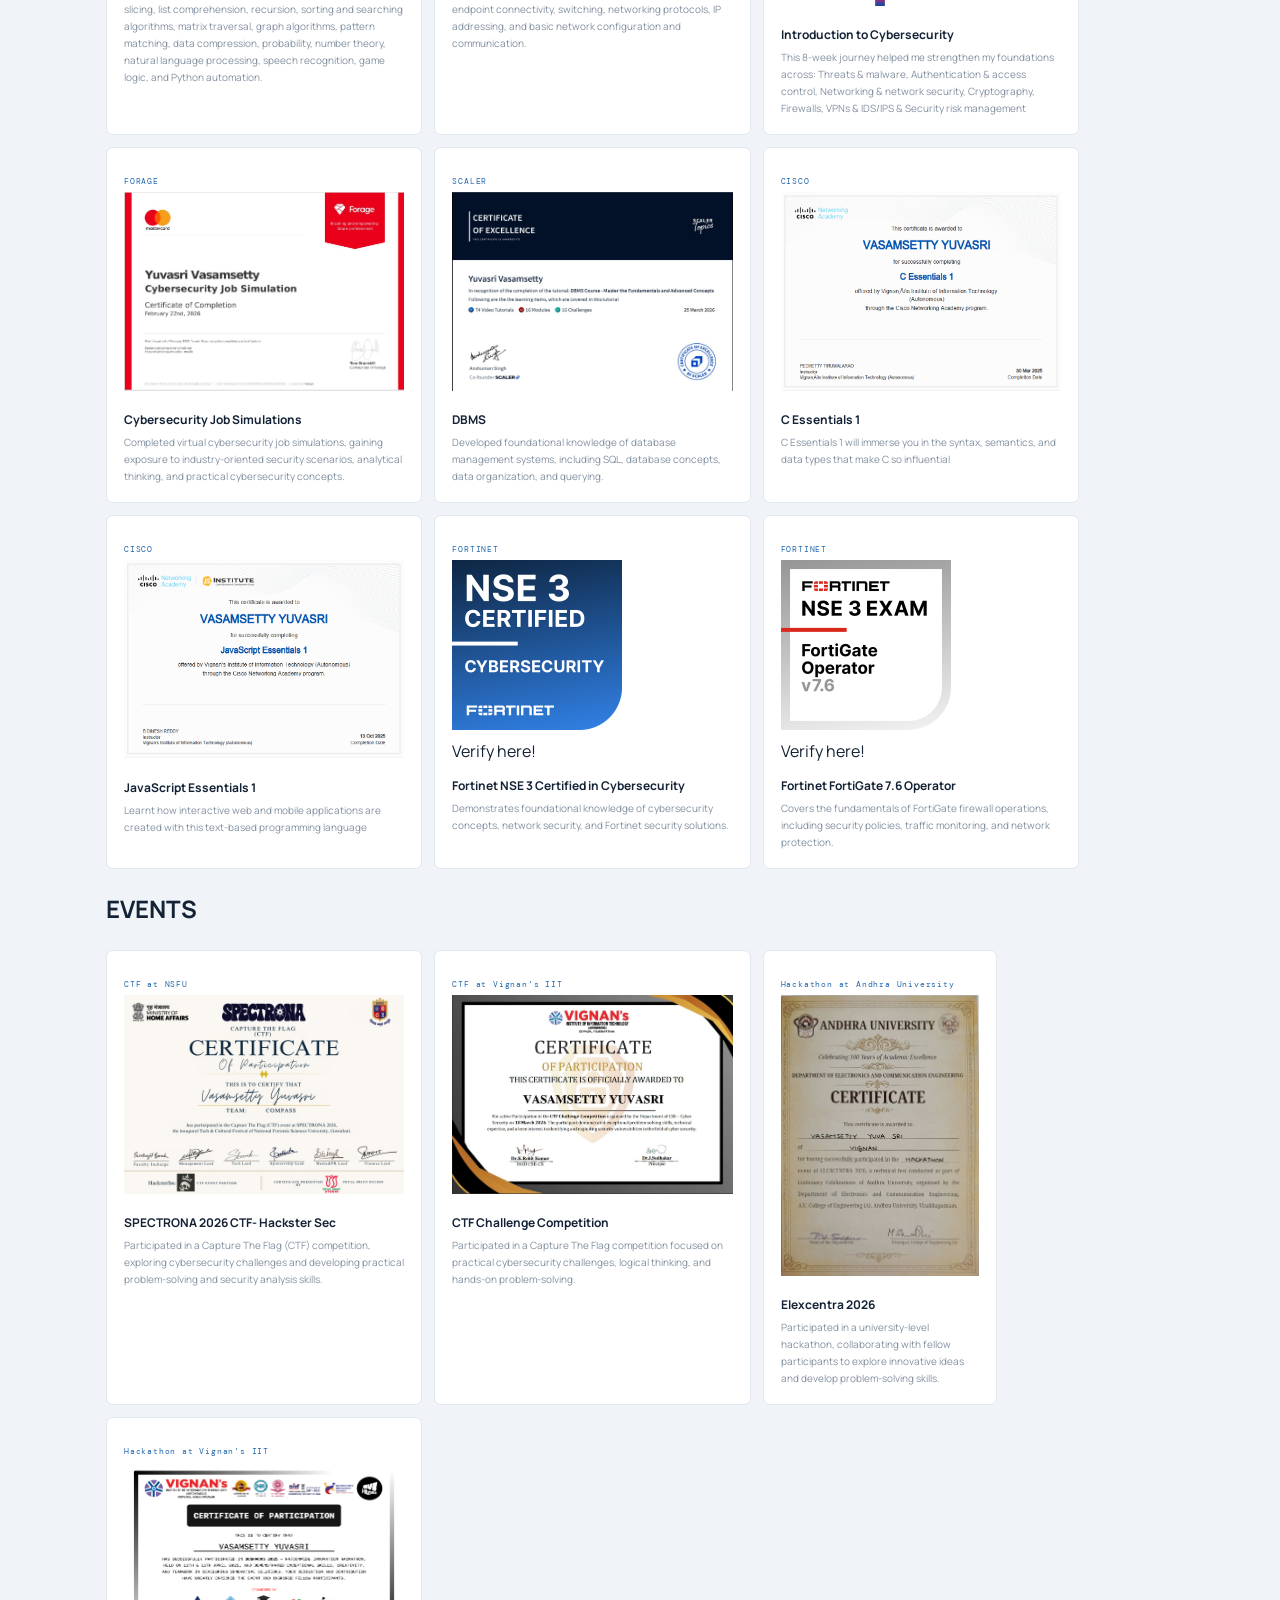
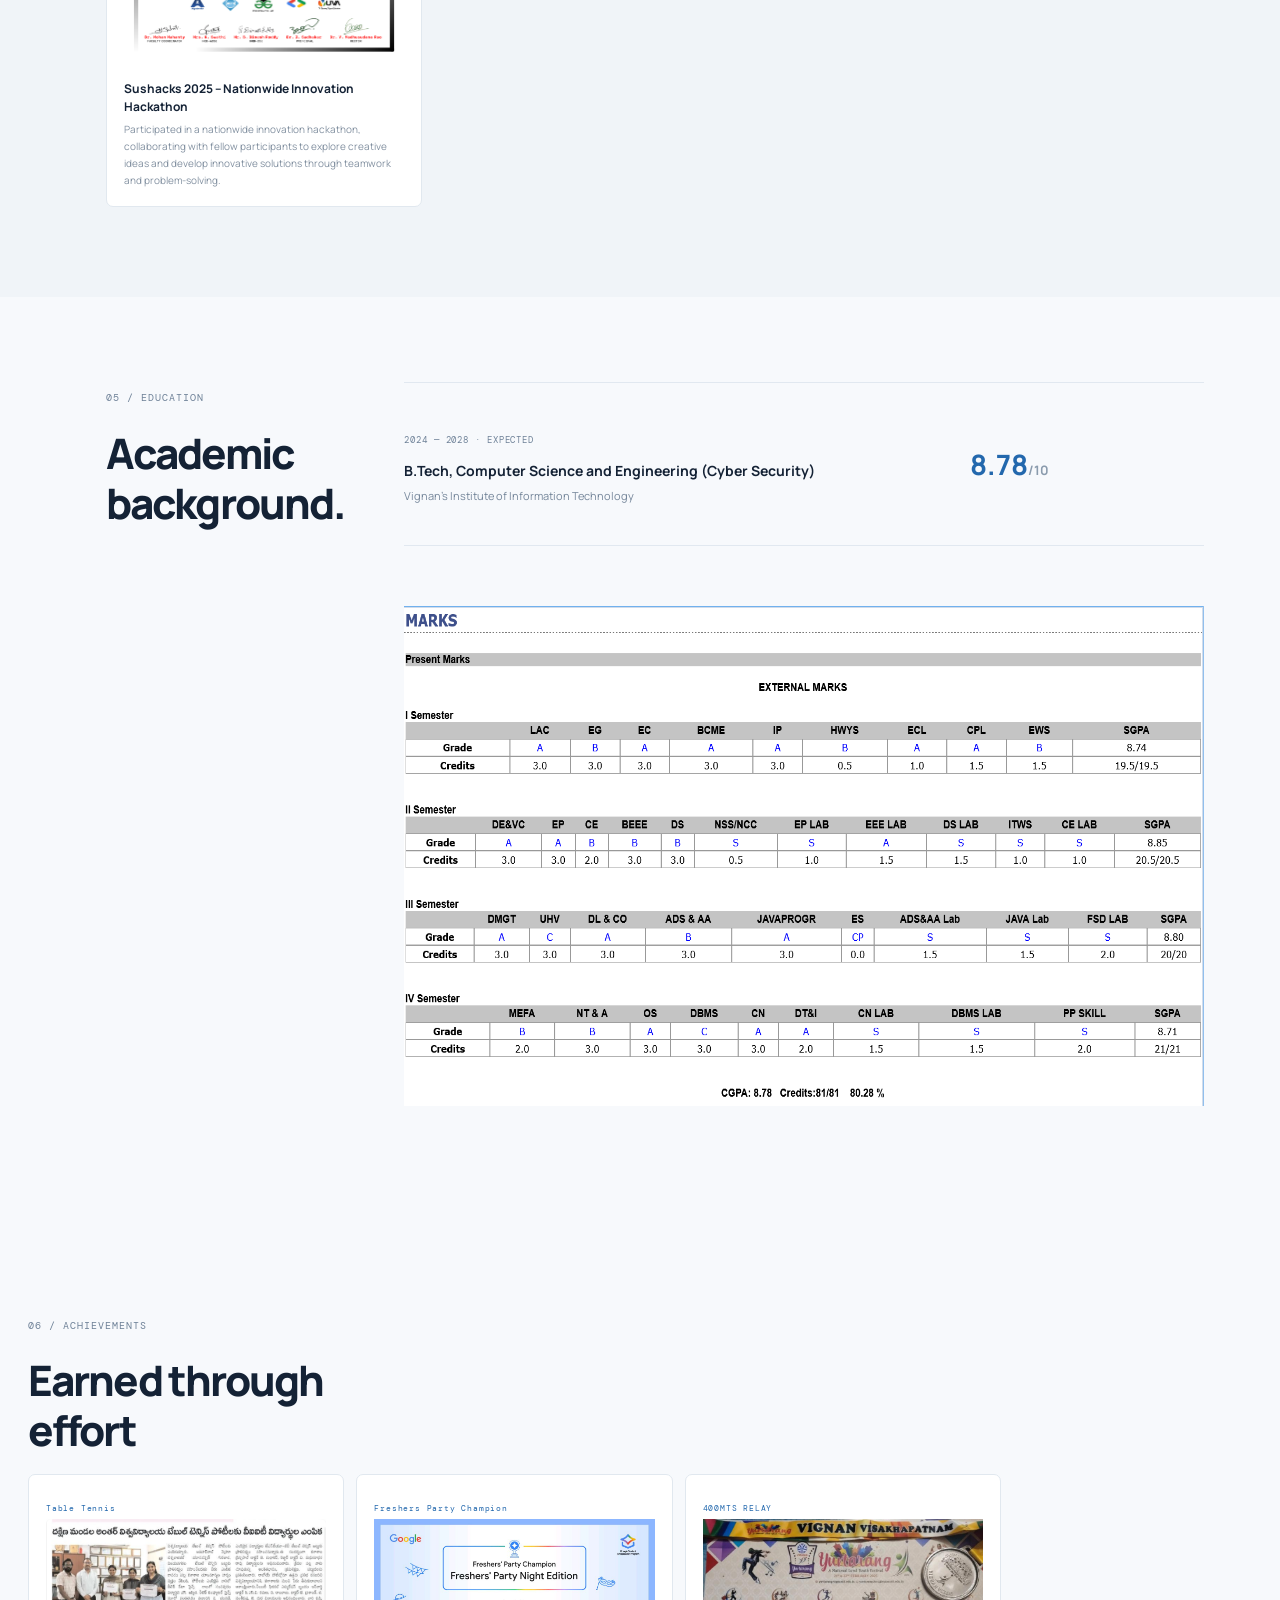
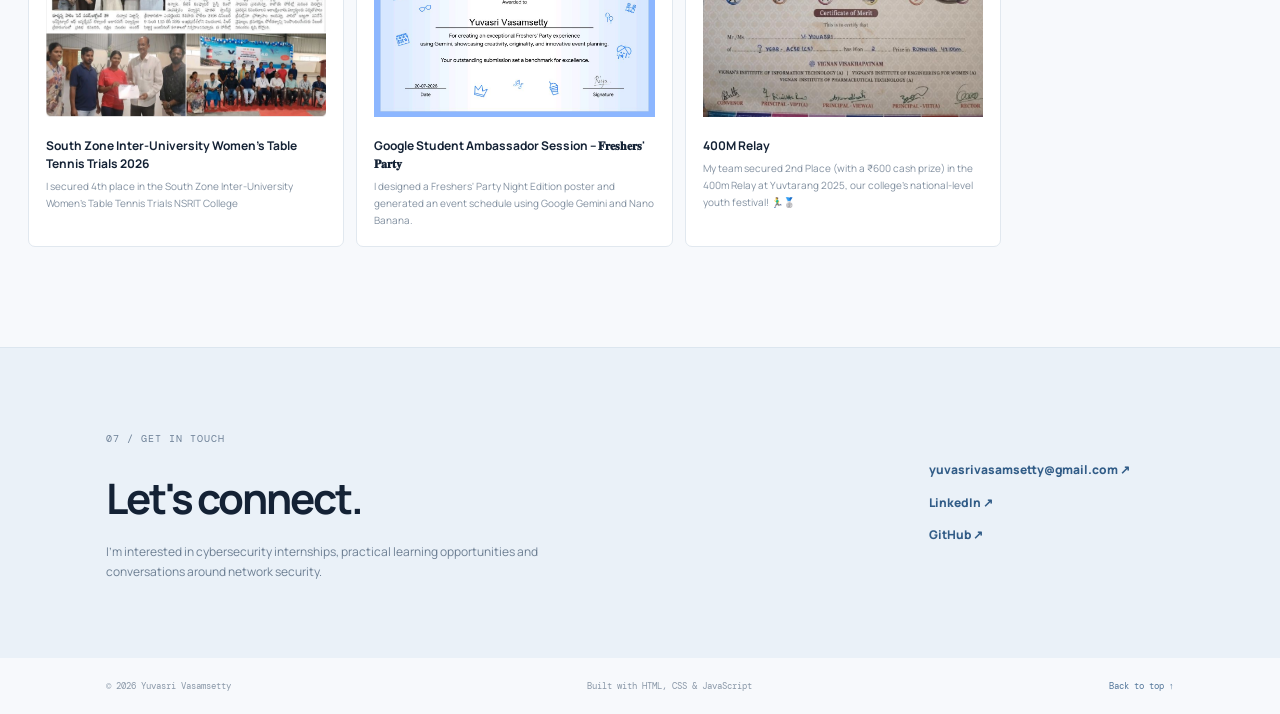
==== commit 5c180f4e: "Update portfolio content" ====
--- a/index.html
+++ b/index.html
@@ -15,7 +15,7 @@
 <body>
   <div class="top-line"></div>
   <header class="site-header">
-    <a class="brand" href="#home" aria-label="Yuvasri Vasamsetty home"><span class="brand-mark">Y<span>.</span></span><span>YUVASRI<span class="brand-muted"> / PORTFOLIO</span></span></a>
+    <a class="brand" href="#home" aria-label="Yuvasri Vasamsetty home"><span class="brand-mark">YS<span></span></span><span>YUVASRI<span class="brand-muted"> / PORTFOLIO</span></span></a>
     <button class="menu-toggle" aria-label="Toggle navigation" aria-expanded="false">☰</button>
     <nav class="nav-links" aria-label="Main navigation">
       <a href="#about">About</a><a href="#projects">Projects</a><a href="#skills">Skills</a><a href="#experience">Experience</a><a href="#education">Education</a><a href="#achievements">Achievements</a><a href="#contact" class="nav-cta">Contact ↗</a>
@@ -78,7 +78,7 @@
             <h3>Network Traffic Analyzer &amp; ARP Device Scanner</h3>
             <p class="project-description">A desktop tool using Scapy and PyQt5 to capture and inspect live network packets, filter protocols, export data to CSV and check user-supplied IP addresses using ARP.</p>
             <div class="tag-list"><span>Python</span><span>Scapy</span><span>PyQt5</span><span>Pandas</span></div>
-            <div class="project-actions"><a href="https://github.com/yuvasri07-git" target="_blank" rel="noopener noreferrer">Find repository on GitHub ↗</a></div>
+            <div class="project-actions"><a href="https://github.com/yuvasri07-git/network-analyzer-and-network-connection-scanner-tool.git" target="_blank" rel="noopener noreferrer">Find repository on GitHub ↗</a></div>
             <p class="link-note">The repository link will be updated to the direct project URL once confirmed.</p>
           </article>
 
@@ -110,27 +110,43 @@
       <div class="section-wrap">
         <div class="section-heading"><span class="section-index">04 / LEARNING &amp; EXPERIENCE</span><h2>Learning through<br>structured practice.</h2></div>
         <div class="timeline">
-          <article class="timeline-item"><div class="timeline-date">AUG — OCT 2026</div><div><h3>Fortinet Network Security Associate Virtual Intern</h3><p class="timeline-org">EduSkills · Virtual internship · 8 weeks</p><p>Completed guided learning and labs covering firewall policies and logging, web filtering, IPS, application control, IPsec VPN, ZTNA, PKI, authentication, access control and cloud security concepts.</p></div></article>
-          <article class="timeline-item"><div class="timeline-date">MAY — JUN 2026</div><div><h3>Cyber Crime Intern</h3><p class="timeline-org">Visakhapatnam City Security Council</p><p>Supported documentation and routine administrative activities, including organizing records under staff guidance.</p></div></article>
+          <article class="timeline-item"><div class="timeline-date">AUG — OCT 2026</div><div><h3>Fortinet Network Security Associate Virtual Intern</h3><div class="project-actions"><a href="assets/intern2.jpeg" target="_blank" rel="noopener noreferrer">View ↗</a></div><p class="timeline-org">EduSkills · Virtual internship · 8 weeks</p><p>· Completed an 8-week virtual internship covering threat landscapes, social engineering, malware, and core security
+principles.
+<br>· Configured FortiGate firewall policies, SSL inspection, and logging in a lab environment, focusing on defensive security and
+network traffic monitoring.
+<br>· Studied cryptography, PKI, authentication, access control, endpoint security, and cloud security concepts.
+<br>· Applied network security concepts including IPS, ZTNA, and cloud security monitoring to secure infrastructure in a
+simulated environment</p></div></article>
+          <article class="timeline-item"><div class="timeline-date">MAY — JUN 2026</div><div><h3>Cyber Crime Intern</h3><div class="project-actions"><a href="https://lnkd.in/p/gKBBZFa2" target="_blank" rel="noopener noreferrer">View ↗</a></div><p class="timeline-org">Visakhapatnam City Security Council · Offline · 4 weeks</p><p>· Conducted end-to-end phishing and digital fraud investigations, applying evidence-handling best practices to support case
+resolution and documentation.
+<br>· Documented cyber incident details and investigative operations, strengthening threat-analysis and reporting workflows.
+<br>· Applied digital investigation methodologies and evidence-handling best practices to real-world case workflows.
+<br>· Documented cyber incident details and investigative operations, strengthening threat-analysis and reporting skills.</p></div></article>
         </div>
         <h2>Workshops</h2>
         <div class="ws-grid">
           <div class="ws-card"><span class="ws-label">EWB COURES</span><br><a href="https://lnkd.in/p/g6ThB2Rm" target="_blank" rel="noopener noreferrer"><img src="assets/ewb.png" height="198.33333333333px" width="280.33333333333px"/></a><h3>Three-Days Hands on Workshop on Cybersecurity &amp; Ethical Hacking</h3><p>Worked on reconnaissance, OSINT, network scanning, vulnerability assessment and ethical hacking tools</p></div>
           <div class="ws-card"><span class="ws-label">PYNET LABS</span><br><a href="https://lnkd.in/p/gzfCrfru" target="_blank" rel="noopener noreferrer"><img src="assets/pynets.jpg" height="198.33333333333px" width="280.33333333333px"/></a><h3>Workshop on Networking Fundamentals</h3><p>The session covered core concepts including TCP/IP and OSI models, how networks operate, types of hackers, cybersecurity career paths, and a practical introduction to Kali Linux. The workshop provided clear insights into real-world networking and security fundamentals</p></div>
-          <div class="ws-card"><span class="ws-label">NXTWAVE</span><br><a href="https://lnkd.in/p/gJ38TEHC" target="_blank" rel="noopener noreferrer"><img src="assets/MCP.png" height="198.33333333333px" width="280.33333333333px"/></a><h3>MCP Mega Workshop</h3><p>During the workshop, I connected tools like Gmail, LinkedIn, and workflow automation platforms using Cursor IDE and Pipedream. By integrating these services, I built an AI assistant that can understand prompts and execute meaningful tasks — such as drafting and sending emails, generating content, and triggering actions across connected platforms.</p></div>
-          
+          <div class="ws-card"><span class="ws-label">NXTWAVE</span><br><a href="https://lnkd.in/p/gJ38TEHC" target="_blank" rel="noopener noreferrer"><img src="assets/MCP.png" height="198.33333333333px" width="280.33333333333px"/></a><h3>MCP Mega Workshop</h3><p>During the workshop, I connected tools like Gmail, LinkedIn, and workflow automation platforms using Cursor IDE and Pipedream. By integrating these services, I built an AI assistant that can understand prompts and execute meaningful tasks — such as drafting and sending emails, generating content, and triggering actions across connected platforms.</p></div> 
         </div>
         <br><h2>Certifcation</h2>
         <div class="cert-grid">
-          <div class="cert-card"><span class="cert-label">NPTEL · 12 WEEKS</span><br><img src="assets/nptel.jpeg" height="198.33333333333px" width="280.33333333333px"><h3>The Joy of Computing using Python</h3><p>90% · Elite + Golden Batch</p></div>
-          <div class="cert-card"><span class="cert-label">CISCO</span><br><img src="assets/ccna img.jpeg" height="198.33333333333px" width="280.33333333333px"/><h3>CCNA: Introduction to Networks</h3><p>Networking fundamentals</p></div>
+          <div class="cert-card"><span class="cert-label">NPTEL · 12 WEEKS</span><br><img src="assets/nptel.jpeg" height="198.33333333333px" width="280.33333333333px"><h3>The Joy of Computing using Python</h3><p>90% · Elite + Golden Batch. Explored Python programming through practical problem-solving concepts, including list slicing, list comprehension, recursion, sorting and searching algorithms, matrix traversal, graph algorithms, pattern matching, data compression, probability, number theory, natural language processing, speech recognition, game logic, and Python automation.</p></div>
+          <div class="cert-card"><span class="cert-label">CISCO</span><br><img src="assets/ccna img.jpeg" height="198.33333333333px" width="280.33333333333px"/><h3>CCNA: Introduction to Networks</h3><p>Gained hands-on experience with networking fundamentals using Cisco Packet Tracer, covering network devices, endpoint connectivity, switching, networking protocols, IP addressing, and basic network configuration and communication.</p></div>
           <div class="cert-card"><span class="cert-label">FutureLearn </span><br><img src="assets/future learn.jpg" height="280.33333333333px" width="198.33333333333px"/><h3>Introduction to Cybersecurity</h3><p>This 8-week journey helped me strengthen my foundations across: Threats & malware, Authentication & access control, Networking & network security, Cryptography, Firewalls, VPNs & IDS/IPS &amp; Security risk management</p></div>
-          <br><div class="cert-card"><span class="cert-label">FORAGE</span><br><img src="assets/forage.jpg" height="198.33333333333px" width="280.33333333333px"/><h3>Cybersecurity Job Simulations</h3><p>Mastercard &amp; Deloitte</p></div>
-          <div class="cert-card"><span class="cert-label">SCALER</span><br><img src="assets/dbms.jpg" height="198.33333333333px" width="280.33333333333px"/><h3>DBMS</h3><p>SQL</p></div>
+          <br><div class="cert-card"><span class="cert-label">FORAGE</span><br><img src="assets/forage.jpg" height="198.33333333333px" width="280.33333333333px"/><h3>Cybersecurity Job Simulations</h3><p>Completed virtual cybersecurity job simulations, gaining exposure to industry-oriented security scenarios, analytical thinking, and practical cybersecurity concepts.</p></div>
+          <div class="cert-card"><span class="cert-label">SCALER</span><br><img src="assets/dbms.jpg" height="198.33333333333px" width="280.33333333333px"/><h3>DBMS</h3><p>Developed foundational knowledge of database management systems, including SQL, database concepts, data organization, and querying.</p></div>
           <div class="cert-card"><span class="cert-label">CISCO</span><br><img src="assets/c.png" height="198.33333333333px" width="280.33333333333px"/><h3>C Essentials 1</h3><p>C Essentials 1 will immerse you in the syntax, semantics, and data types that make C so influential</p></div>
           <br><div class="cert-card"><span class="cert-label">CISCO</span><br><img src="assets/js.png" height="198.33333333333px" width="280.33333333333px"/><h3>JavaScript Essentials 1</h3><p>Learnt how interactive web and mobile applications are created with this text-based programming language</p></div>
-          <div class="cert-card"><span class="cert-label">FORTINET</span><br><img src="assets/nse 3 cs.png" height="170px" width="170px"/><br><a href="https://www.credly.com/badges/d313bf86-6b29-4b22-84ad-84ee9a3975b1/linked_in?t=tmda52" target="_blank" rel="noopener noreferrer">Verify here!</a><h3>Fortinet NSE 3 Certified in Cybersecurity</h3><p></p></div>
-          <div class="cert-card"><span class="cert-label">FORTINET</span><br><img src="assets/foetigate.png" height="170px" width="170px"/><br><a href="https://www.credly.com/badges/3b1b788c-64a9-4cb5-adcc-84c2730d736e/linked_in?t=tmd9qc" target="_blank" rel="noopener noreferrer">Verify here!</a><h3>Fortinet FortiGate 7.6 Operator</h3><p></p></div>
+          <div class="cert-card"><span class="cert-label">FORTINET</span><br><img src="assets/nse 3 cs.png" height="170px" width="170px"/><br><a href="https://www.credly.com/badges/d313bf86-6b29-4b22-84ad-84ee9a3975b1/linked_in?t=tmda52" target="_blank" rel="noopener noreferrer">Verify here!</a><h3>Fortinet NSE 3 Certified in Cybersecurity</h3><p>Demonstrates foundational knowledge of cybersecurity concepts, network security, and Fortinet security solutions.</p></div>
+          <div class="cert-card"><span class="cert-label">FORTINET</span><br><img src="assets/foetigate.png" height="170px" width="170px"/><br><a href="https://www.credly.com/badges/3b1b788c-64a9-4cb5-adcc-84c2730d736e/linked_in?t=tmd9qc" target="_blank" rel="noopener noreferrer">Verify here!</a><h3>Fortinet FortiGate 7.6 Operator</h3><p>Covers the fundamentals of FortiGate firewall operations, including security policies, traffic monitoring, and network protection.</p></div>
+        </div>
+        <h2>EVENTS</h2>
+        <div class="ws-grid">
+          <div class="ws-card"><span class="ws-label">CTF at NSFU</span><br><a href="assets/ctf1.jpg" target="_blank" rel="noopener noreferrer"><img src="assets/ctf1.jpg" height="198.33333333333px" width="280.33333333333px"/></a><h3>SPECTRONA 2026 CTF- Hackster Sec</h3><p>Participated in a Capture The Flag (CTF) competition, exploring cybersecurity challenges and developing practical problem-solving and security analysis skills.</p></div>
+          <div class="ws-card"><span class="ws-label">CTF at Vignan's IIT</span><br><a href="assets/ctf2.jpg" target="_blank" rel="noopener noreferrer"><img src="assets/ctf2.jpg" height="198.33333333333px" width="280.33333333333px"/></a><h3>CTF Challenge Competition</h3><p>Participated in a Capture The Flag competition focused on practical cybersecurity challenges, logical thinking, and hands-on problem-solving.</p></div>
+          <div class="ws-card"><span class="ws-label">Hackathon at Andhra University</span><br><a href="https://lnkd.in/p/gjexQUpk" target="_blank" rel="noopener noreferrer"><img src="assets/ht1.jpg" height="280.33333333333px" width="198.33333333333px"/></a><h3>Elexcentra 2026</h3><p>Participated in a university-level hackathon, collaborating with fellow participants to explore innovative ideas and develop problem-solving skills.</p></div>
+          <br><div class="ws-card"><span class="ws-label">Hackathon at Vignan's IIT</span><br><a href="https://lnkd.in/p/gVckNntS" target="_blank" rel="noopener noreferrer"><img src="assets/ht2.png" height="198.33333333333px" width="280.33333333333px"/></a><h3>Sushacks 2025 – Nationwide Innovation Hackathon</h3><p>Participated in a nationwide innovation hackathon, collaborating with fellow participants to explore creative ideas and develop innovative solutions through teamwork and problem-solving.</p></div>
         </div>
       </div>
     </section>
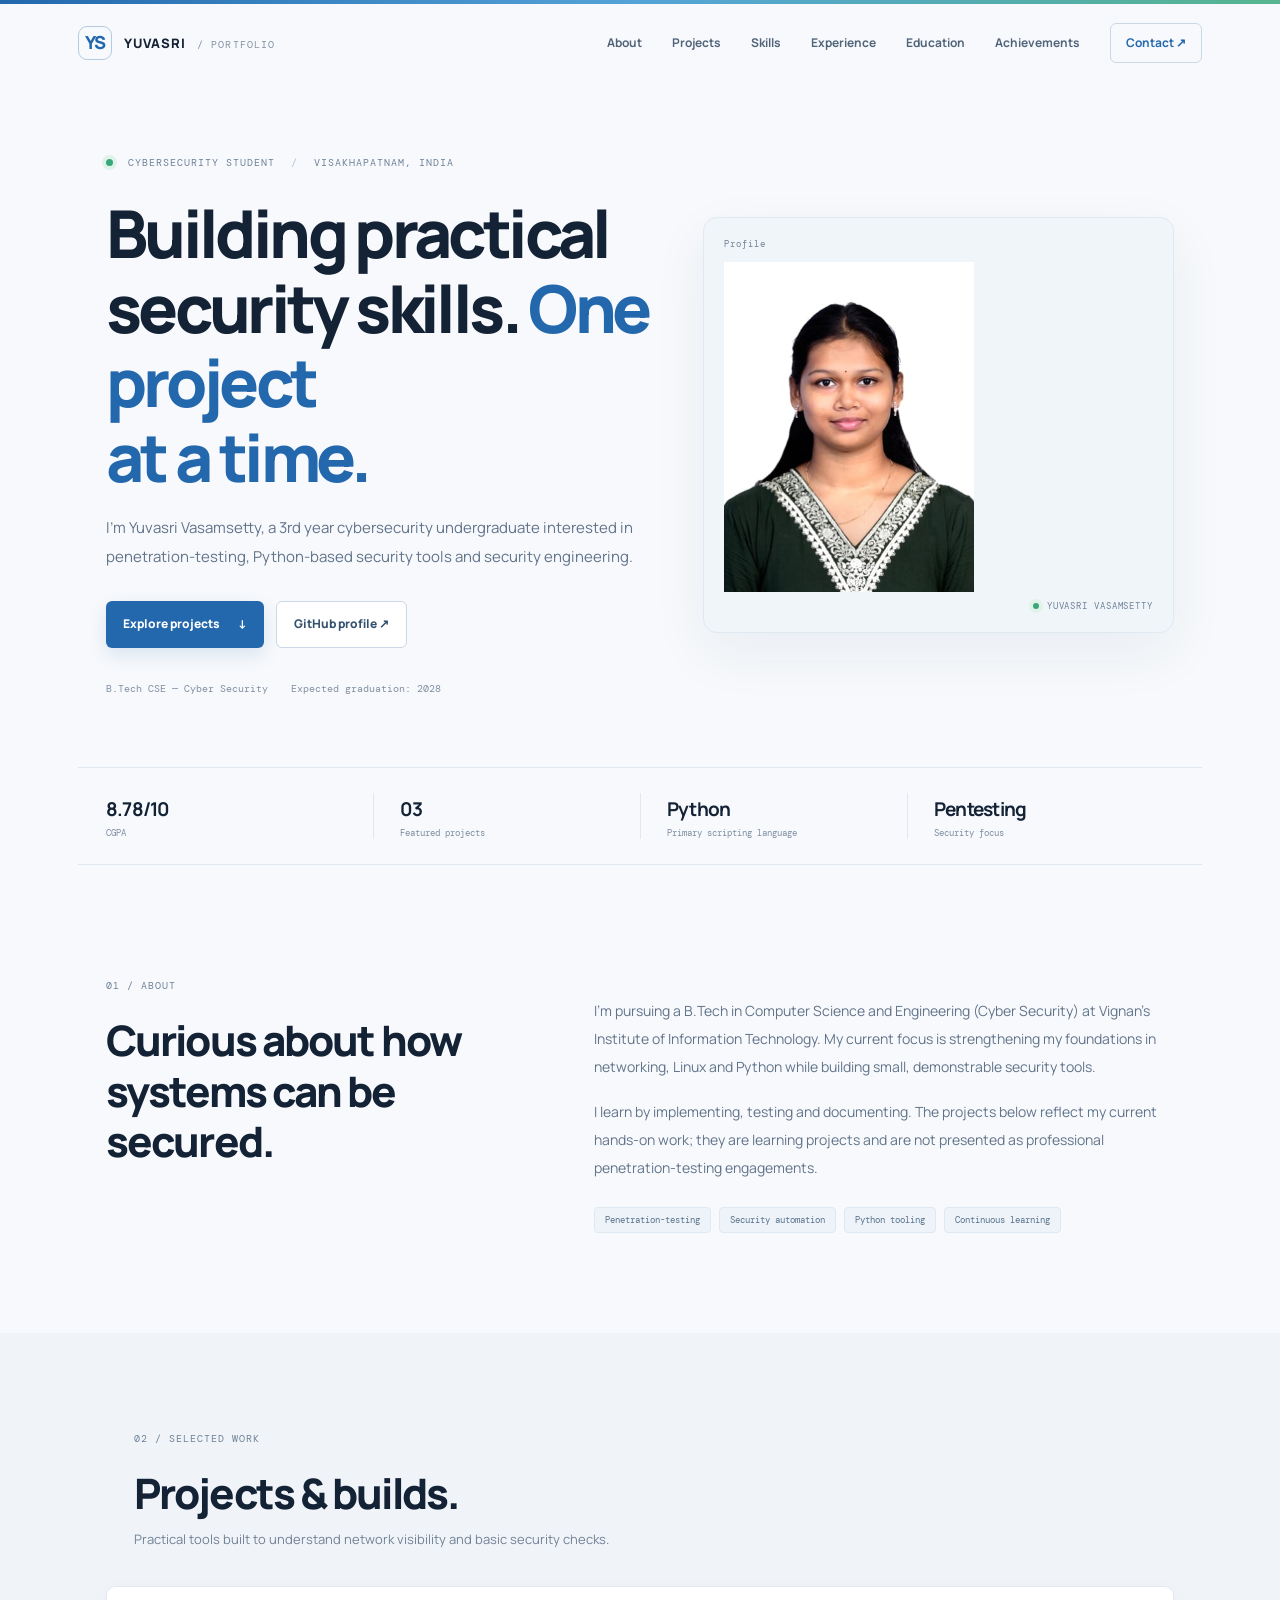
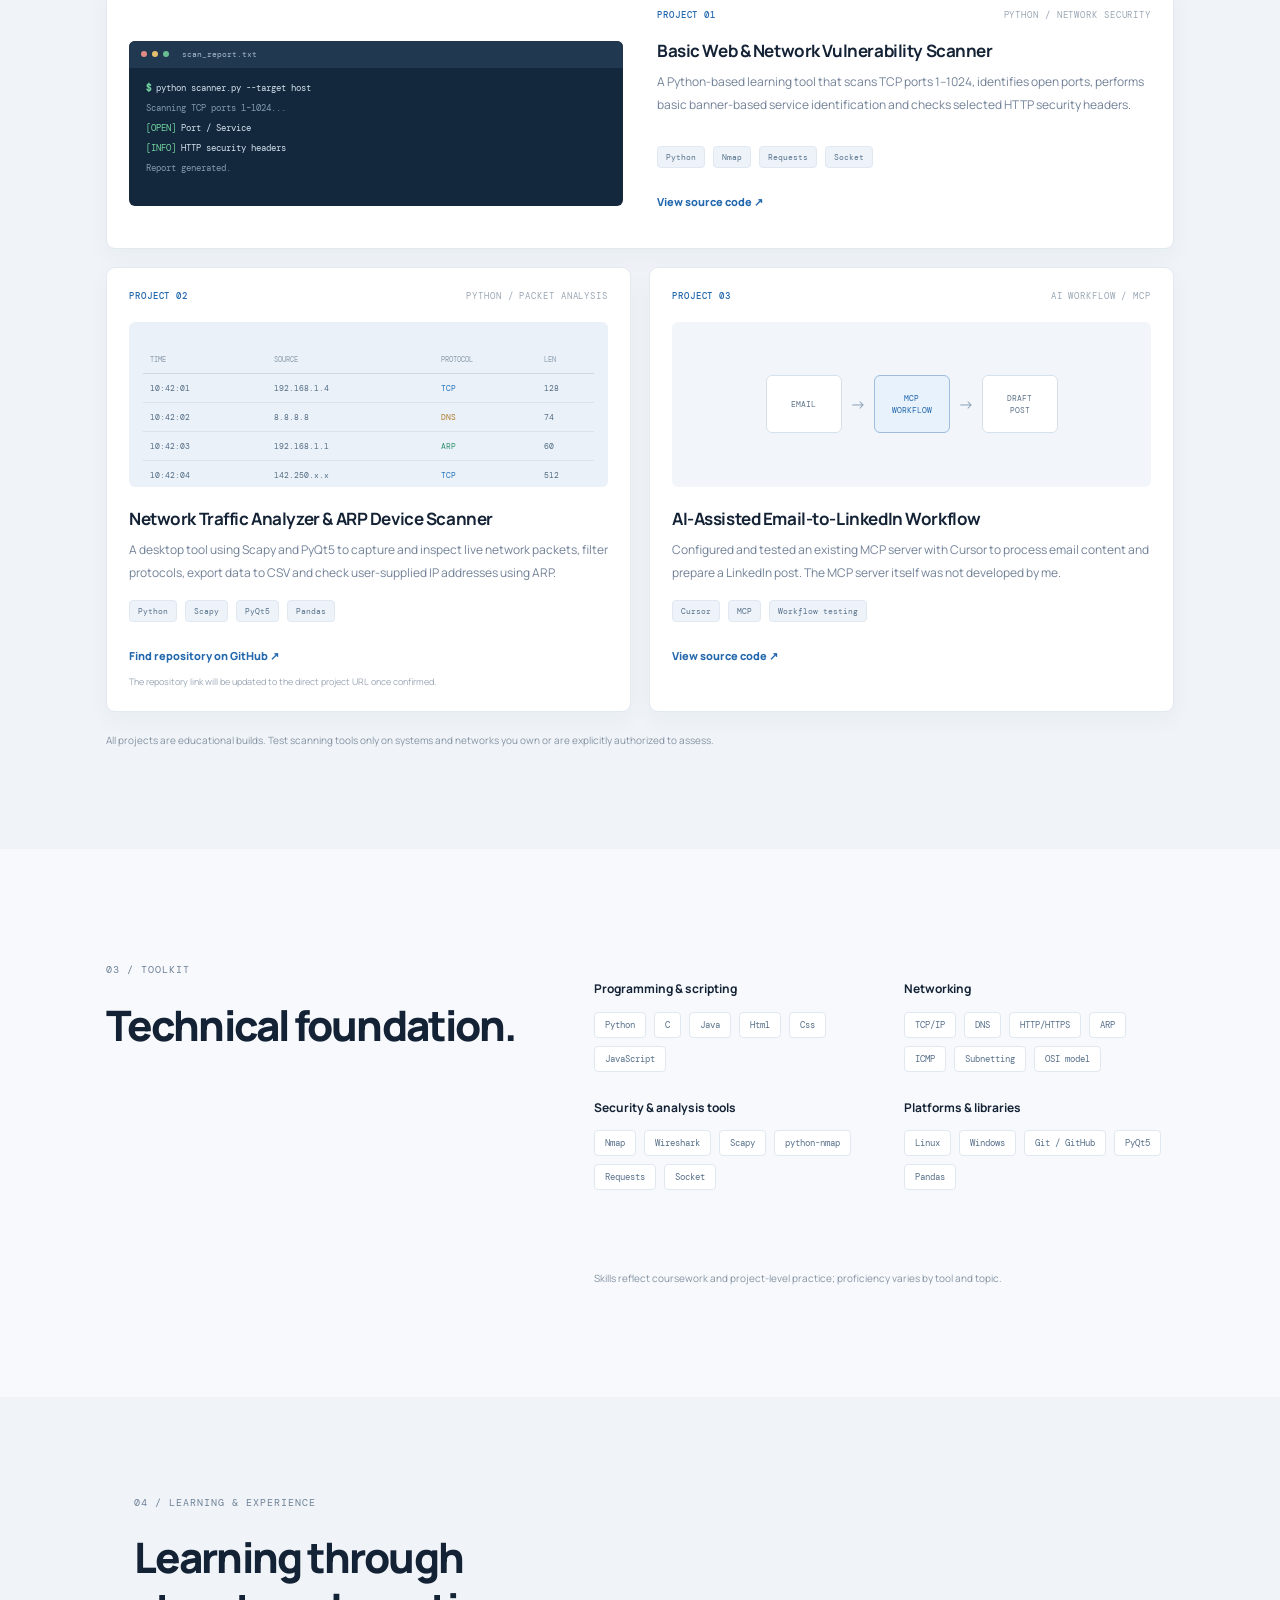
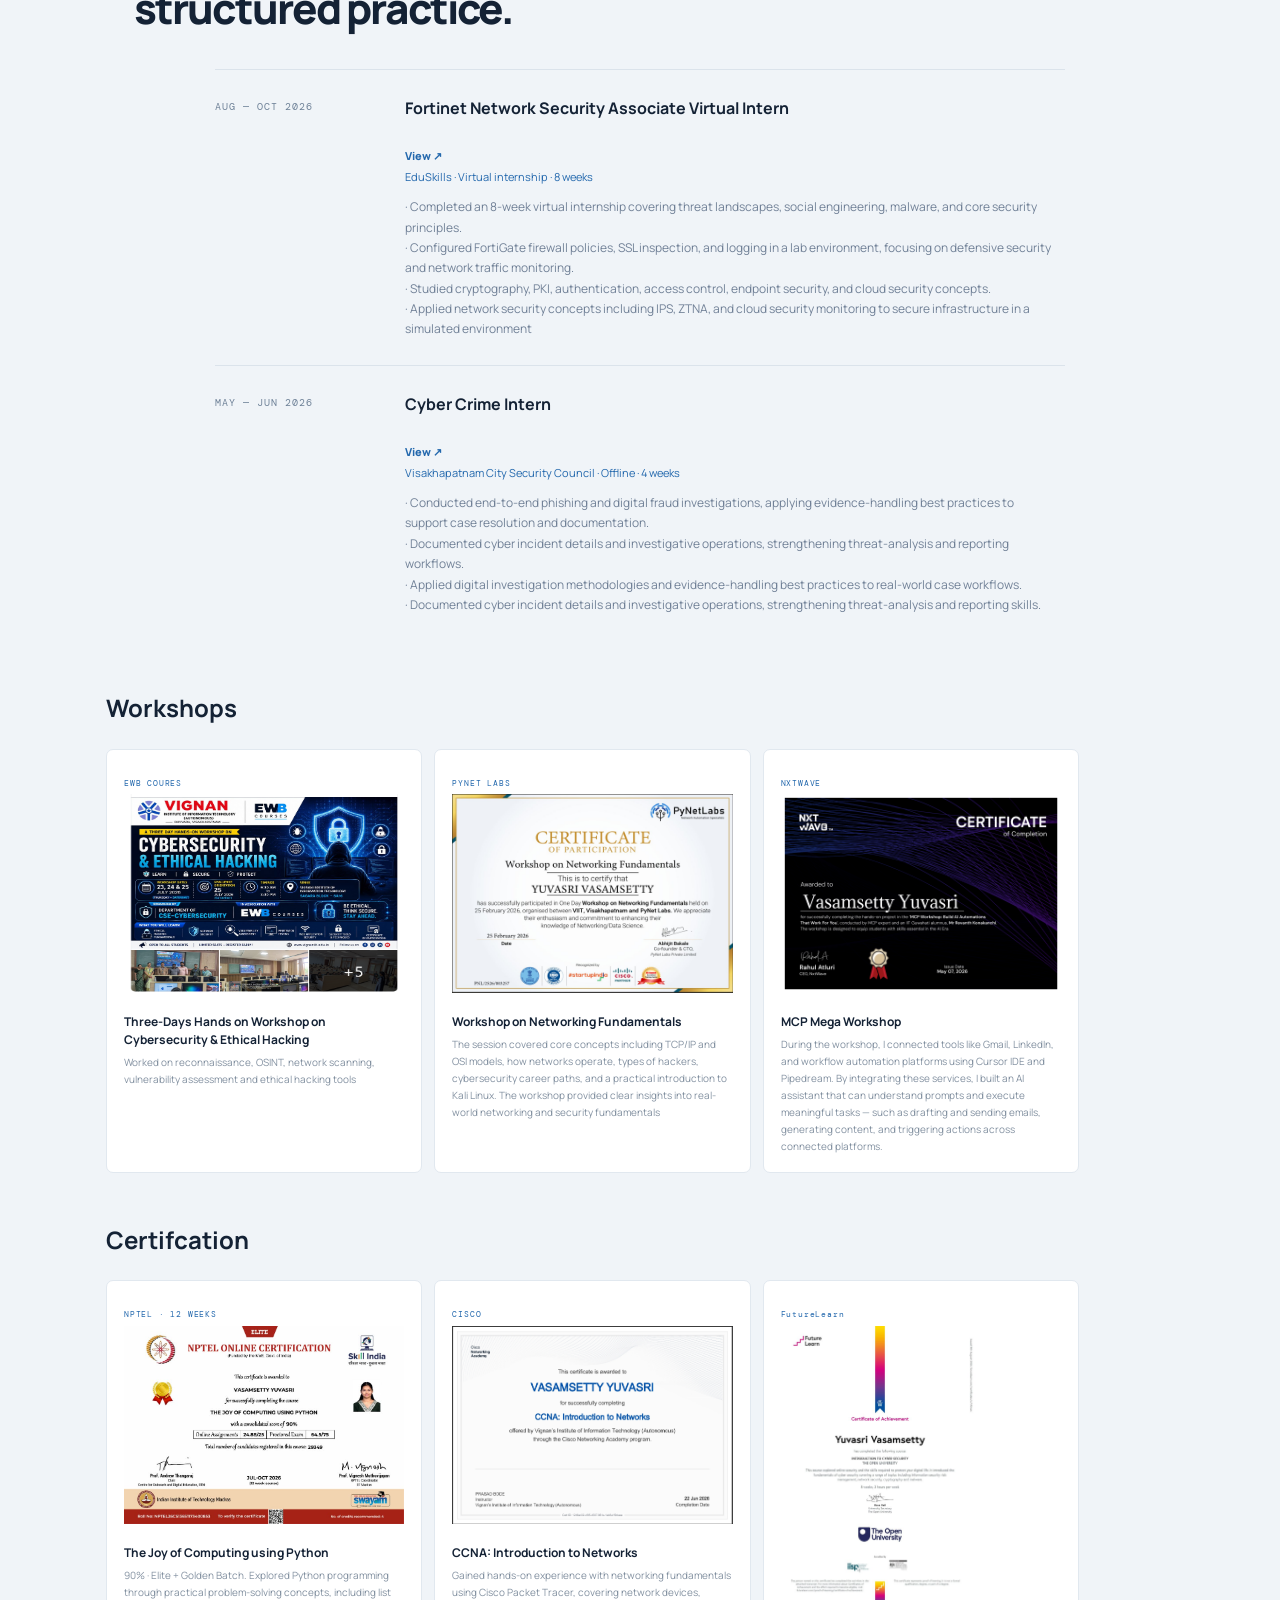
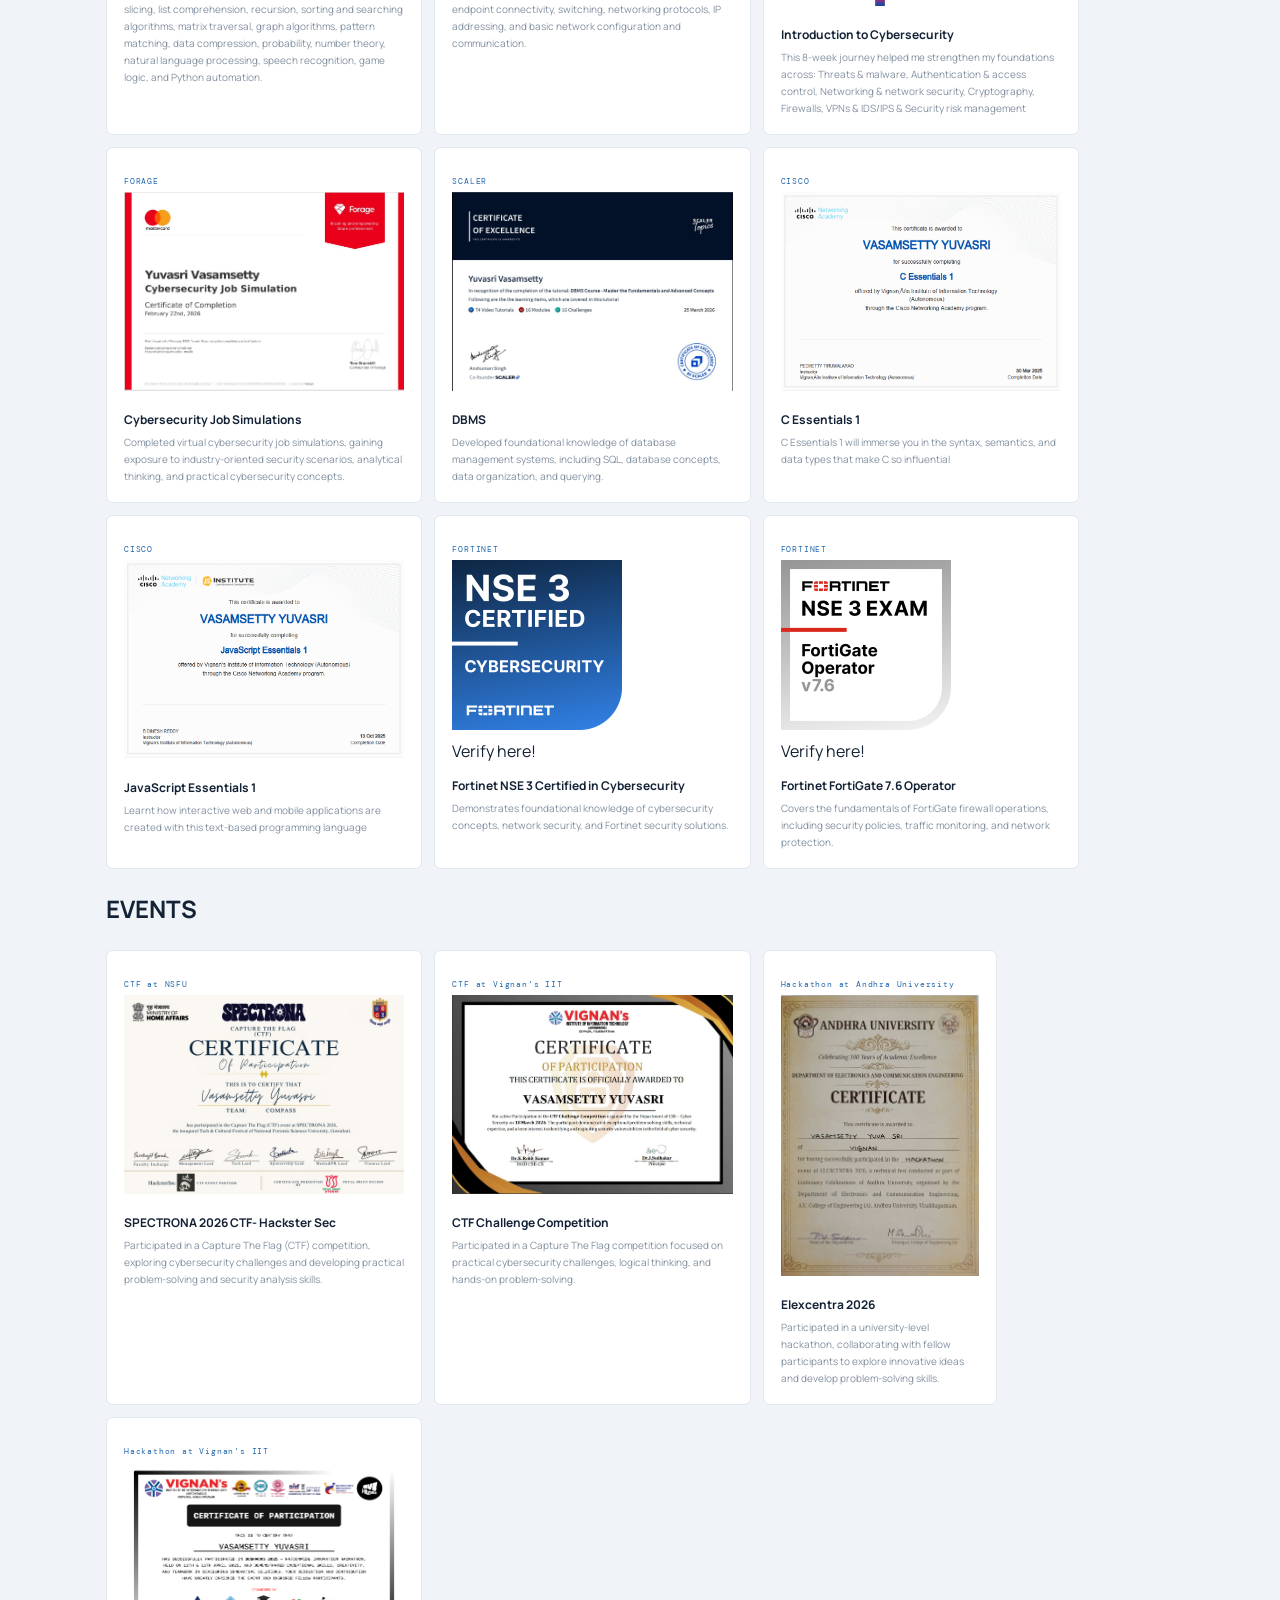
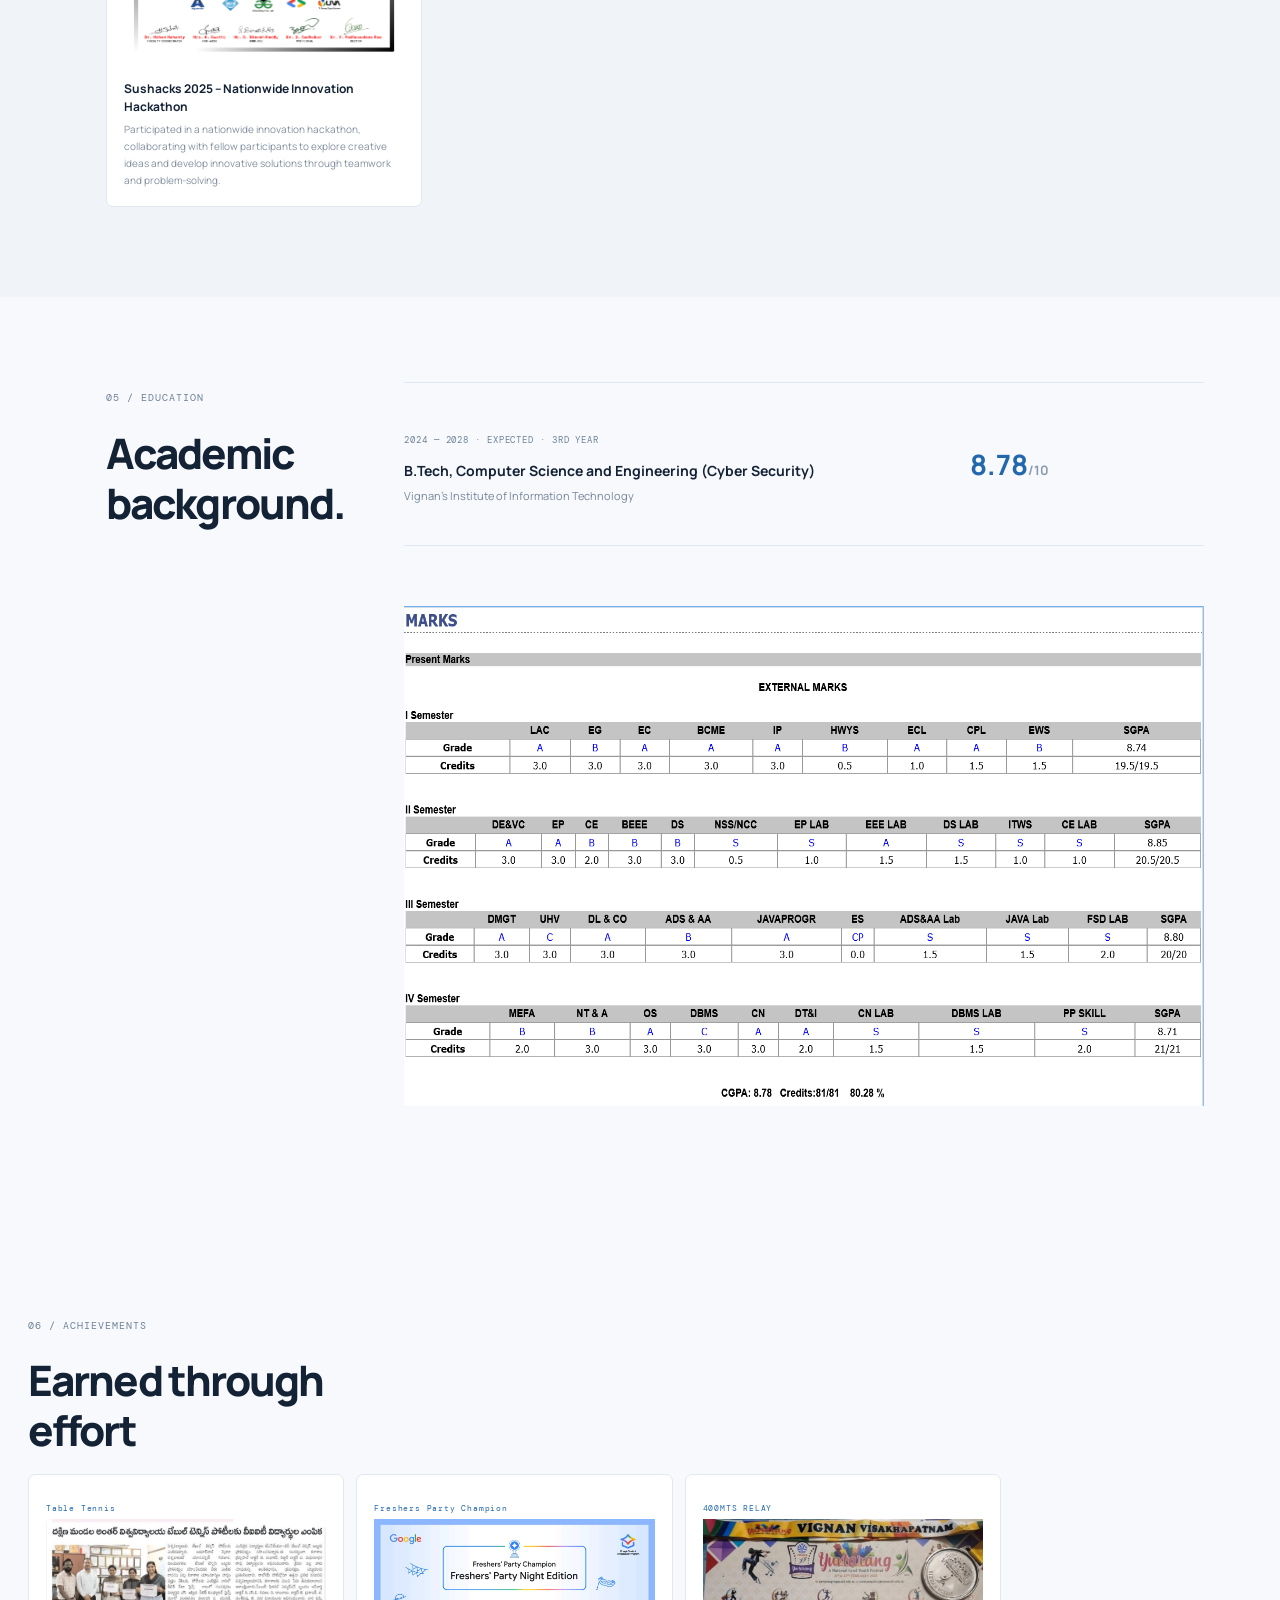
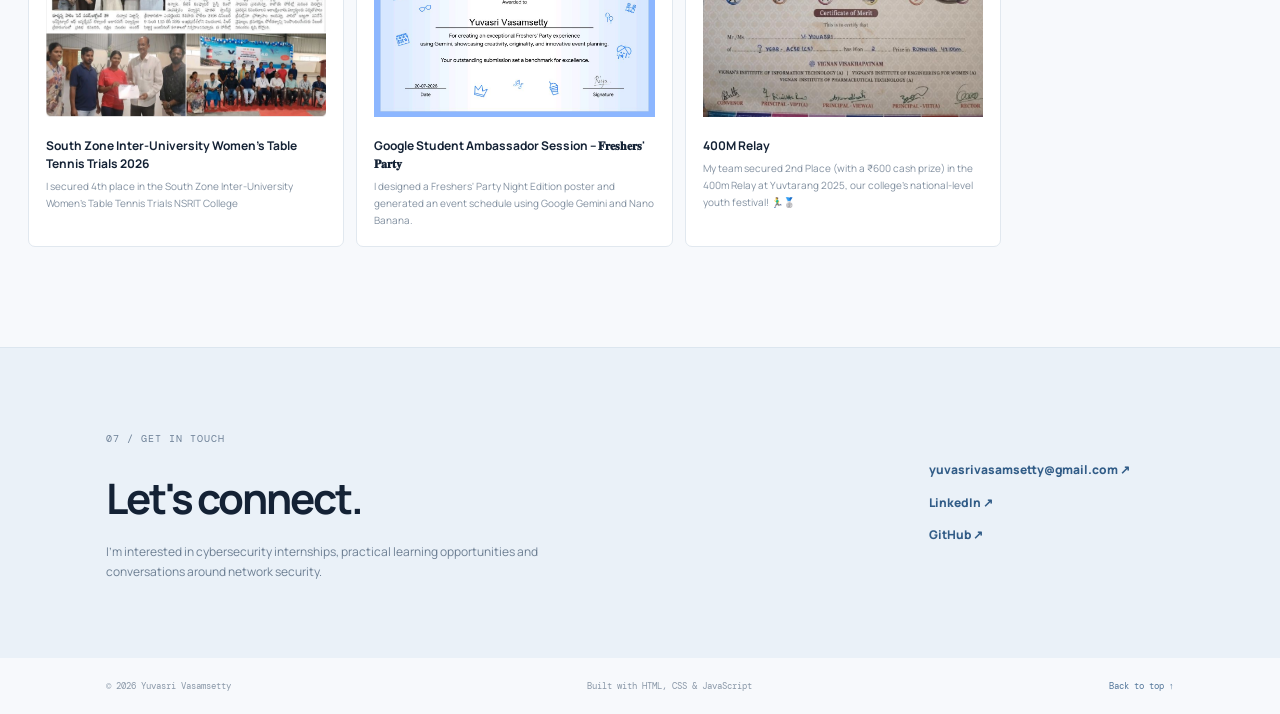
==== commit 16c5ea55: "updated 3rd year- in about" ====
--- a/index.html
+++ b/index.html
@@ -27,7 +27,7 @@
       <div class="hero-copy">
         <div class="eyebrow"><span class="status-dot"></span> CYBERSECURITY STUDENT <span class="eyebrow-divider">/</span> VISAKHAPATNAM, INDIA</div>
         <h1>Building practical<br>security skills. <span class="headline-accent">One project<br>at a time.</span></h1>
-        <p class="hero-lede">I'm Yuvasri Vasamsetty, a cybersecurity undergraduate interested in penetration-testing, Python-based security tools and security engineering.</p>
+        <p class="hero-lede">I'm Yuvasri Vasamsetty, a 3rd year cybersecurity undergraduate interested in penetration-testing, Python-based security tools and security engineering.</p>
         <div class="hero-actions">
           <a class="button button-primary" href="#projects">Explore projects <span>↓</span></a>
           <a class="button button-secondary" href="https://github.com/yuvasri07-git" target="_blank" rel="noopener noreferrer">GitHub profile ↗</a>
@@ -153,7 +153,7 @@
 
     <section class="education-section section-wrap" id="education">
       <div class="section-heading"><span class="section-index">05 / EDUCATION</span><h2>Academic background.</h2></div>
-      <div class="education-card"><div><span class="education-date">2024 — 2028 · EXPECTED</span><h3>B.Tech, Computer Science and Engineering (Cyber Security)</h3><p>Vignan's Institute of Information Technology</p></div><strong>8.78<span>/10</span></strong><br>
+      <div class="education-card"><div><span class="education-date">2024 — 2028 · EXPECTED · 3RD YEAR</span><h3>B.Tech, Computer Science and Engineering (Cyber Security)</h3><p>Vignan's Institute of Information Technology</p></div><strong>8.78<span>/10</span></strong><br>
     </div>
     <br><a href="assets/amarks.png" target="_blank" rel="noopener noreferrer"><img src="assets/amarks.png" height="500px" width="800px" alt="marks list"></a>
     </section>
